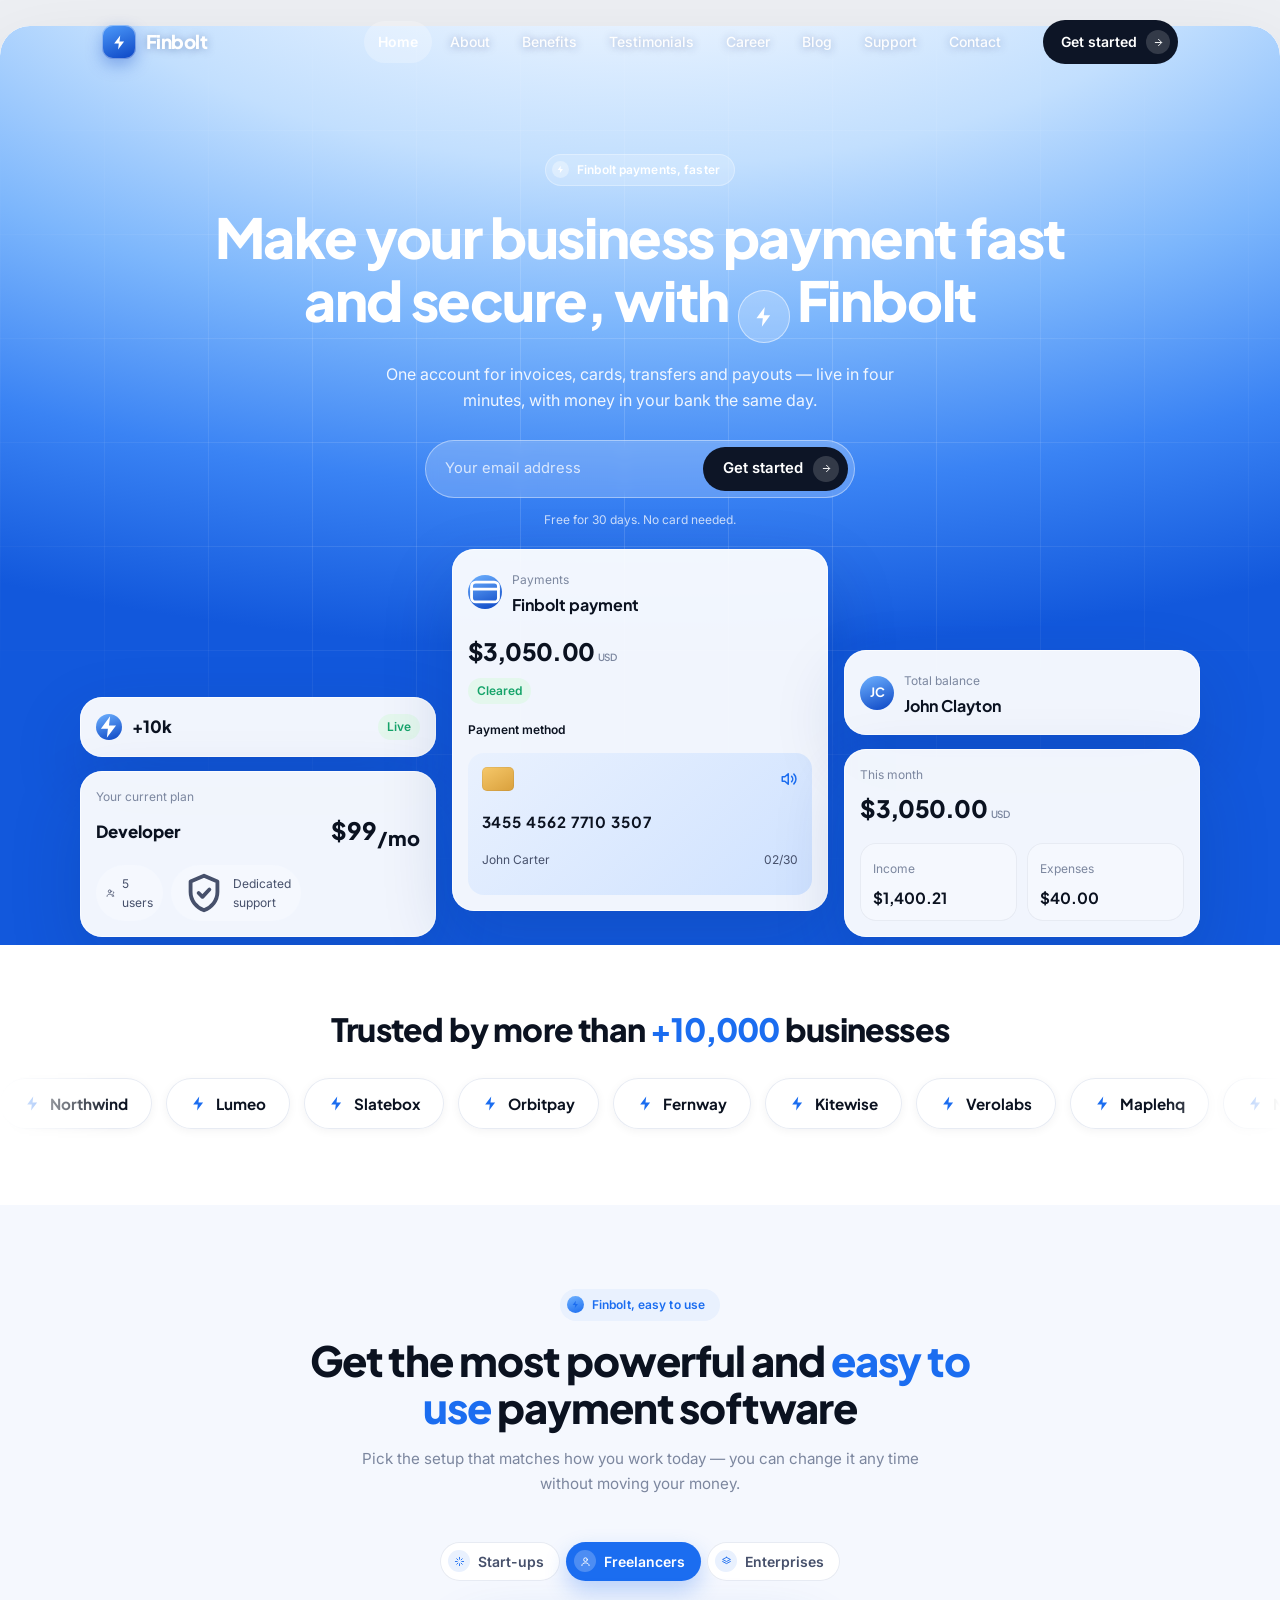
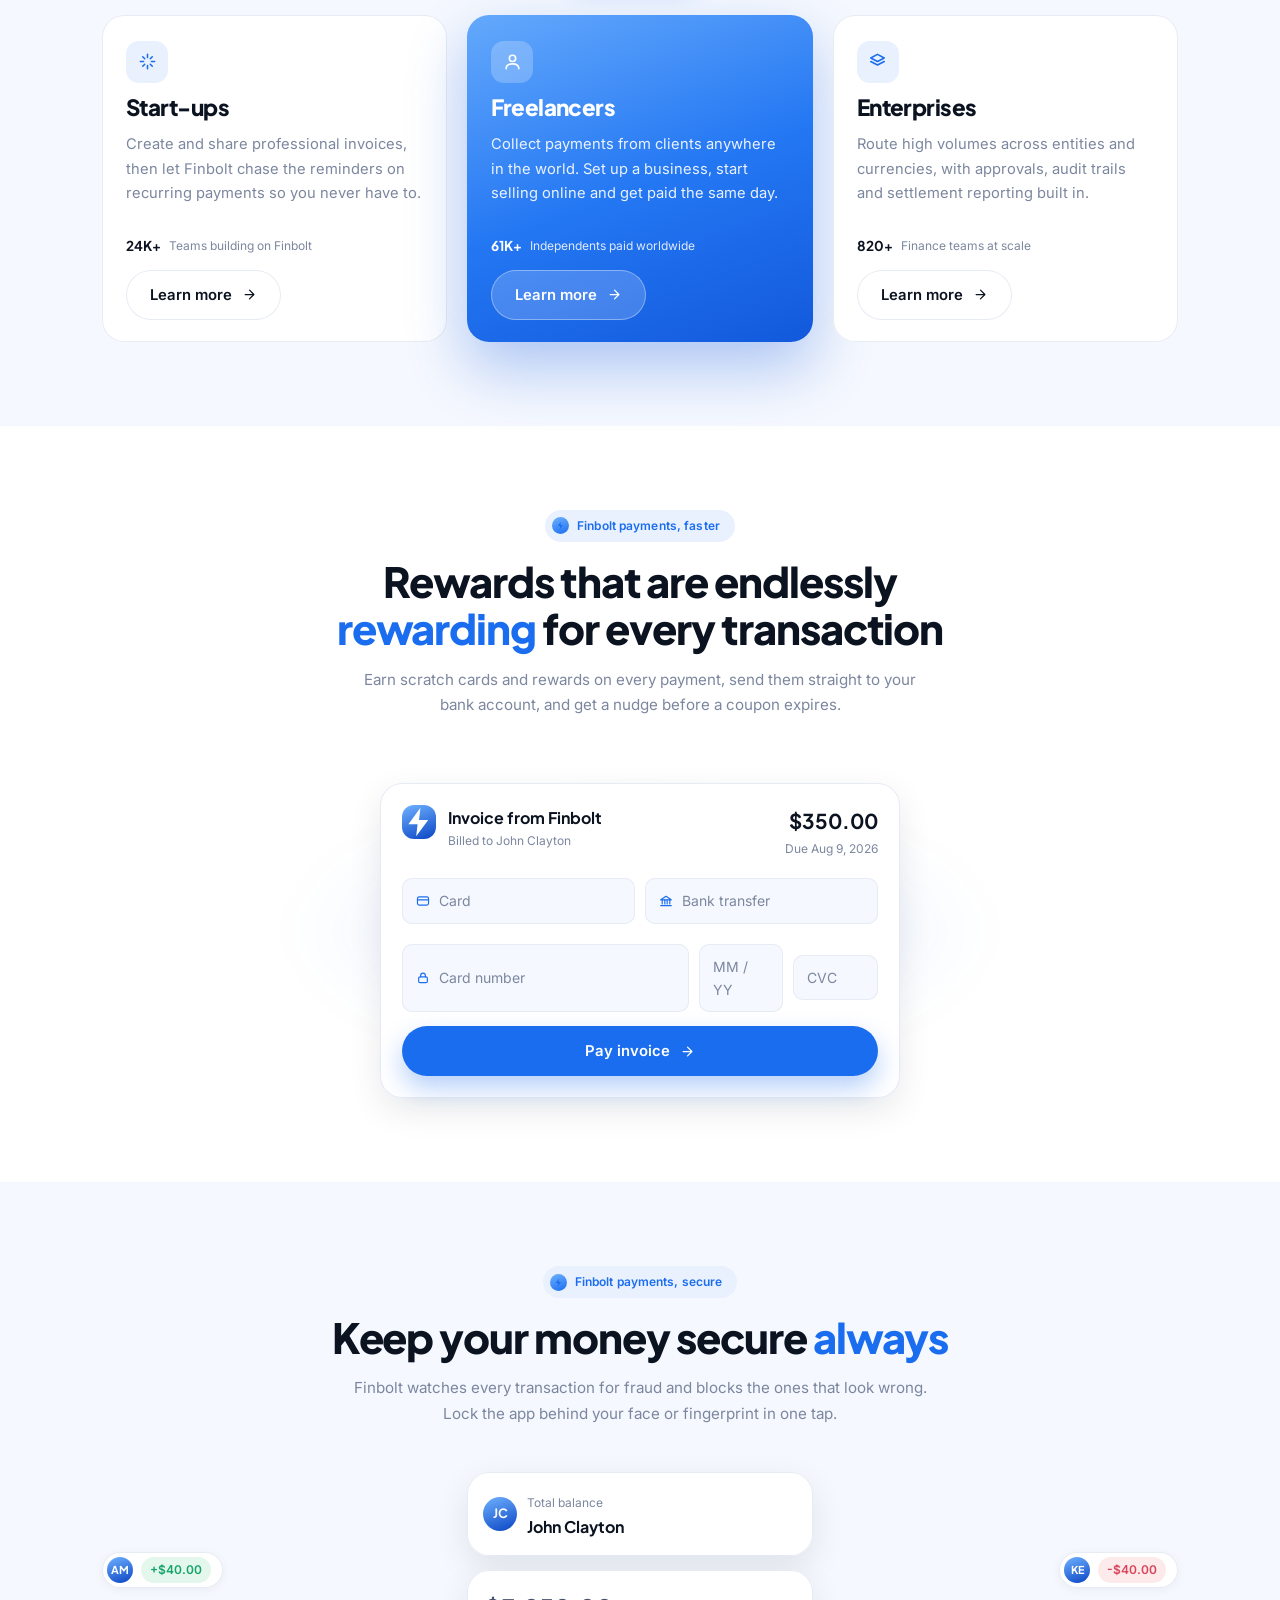
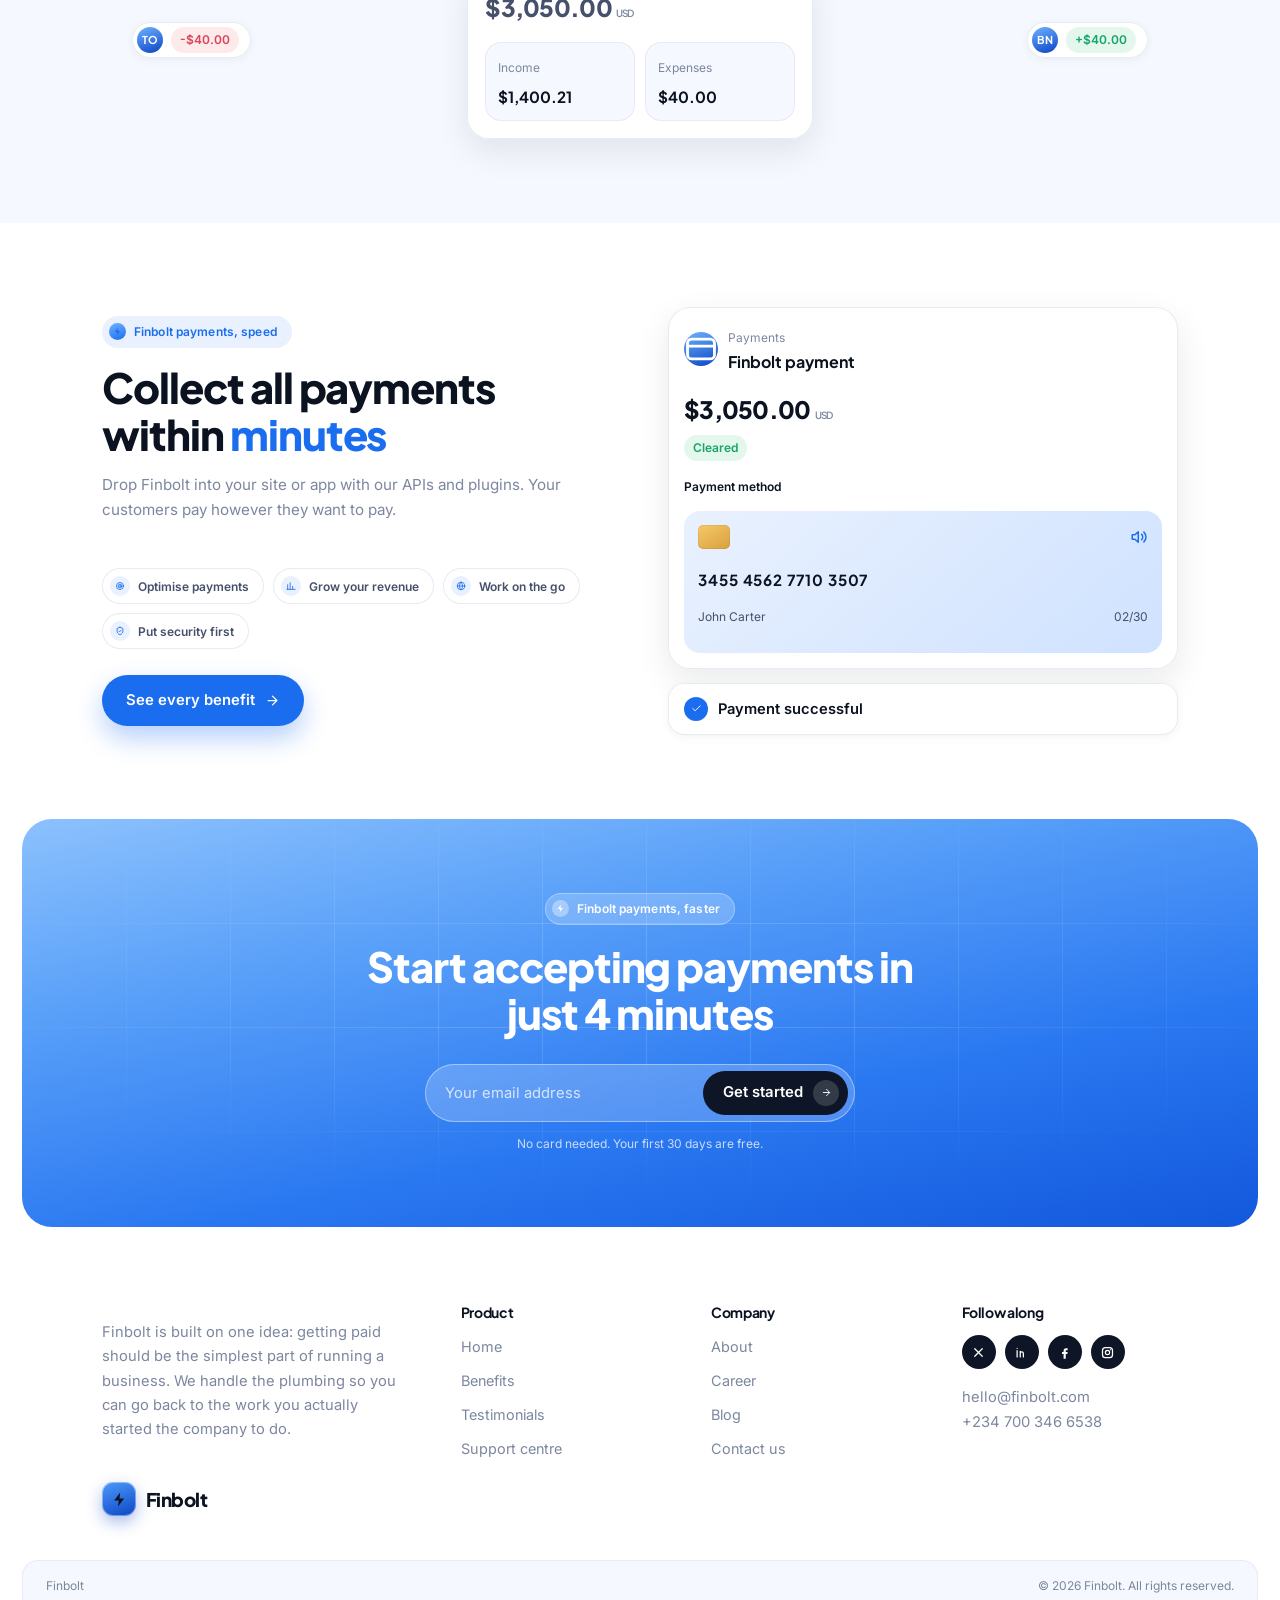
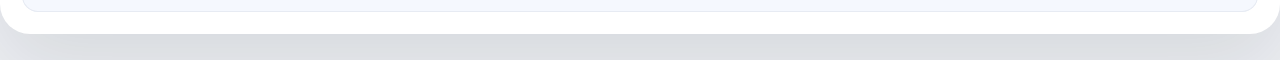
==== index.html @ d4e75e0c "Finbolt marketing site: 8 pages on a shared design system Static marketing site for Finbolt: index, " ====
<!doctype html>
<html lang="en">
<head>
<meta charset="utf-8">
<meta name="viewport" content="width=device-width, initial-scale=1">
<title>Finbolt — Make your business payment fast and secure</title>
<meta name="description" content="Finbolt is one account for invoices, cards, transfers and payouts. Live in four minutes, settled the same day.">
<link rel="icon" href="data:image/svg+xml,<svg xmlns='http://www.w3.org/2000/svg' viewBox='0 0 24 24'><text y='19' font-size='20'>&#9889;</text></svg>">
<link rel="preconnect" href="https://fonts.googleapis.com">
<link rel="preconnect" href="https://fonts.gstatic.com" crossorigin>
<link href="https://fonts.googleapis.com/css2?family=Plus+Jakarta+Sans:wght@600;700;800&family=Inter:wght@400;500;600;700&display=swap" rel="stylesheet">
<link rel="stylesheet" href="assets/css/style.css">
</head>
<body>
<div class="frame">
  <header class="header">
    <div class="wrap header__inner">
      <a class="brand" href="index.html"><span class="brand__mark"><svg xmlns="http://www.w3.org/2000/svg" viewBox="0 0 24 24" fill="currentColor" aria-hidden="true"><path d="M13 2 4.5 13.5H11l-1 8.5 8.5-11.5H12l1-8.5Z"/></svg></span>Finbolt</a>
      <nav class="nav" aria-label="Primary">
        <a href="index.html" aria-current="page">Home</a>
        <a href="about.html">About</a>
        <a href="benefits.html">Benefits</a>
        <a href="testimonials.html">Testimonials</a>
        <a href="career.html">Career</a>
        <a href="blog.html">Blog</a>
        <a href="support.html">Support</a>
        <a href="contact.html">Contact</a>
      </nav>
      <a class="header__cta" href="contact.html">Get started<span class="dot"><svg xmlns="http://www.w3.org/2000/svg" viewBox="0 0 24 24" fill="none" stroke="currentColor" stroke-width="2" stroke-linecap="round" stroke-linejoin="round" aria-hidden="true"><path d="M5 12h13"/><path d="m12 5 7 7-7 7"/></svg></span></a>
      <button class="burger" data-drawer-open aria-label="Open menu">
        <span class="burger__bars"><i></i><i></i><i></i></span>Menu
      </button>
    </div>
  </header>

  <div class="drawer" data-drawer data-open="false" role="dialog" aria-modal="true" aria-label="Menu">
    <div class="drawer__panel">
      <div class="drawer__head">
        <a class="brand" href="index.html"><span class="brand__mark"><svg xmlns="http://www.w3.org/2000/svg" viewBox="0 0 24 24" fill="currentColor" aria-hidden="true"><path d="M13 2 4.5 13.5H11l-1 8.5 8.5-11.5H12l1-8.5Z"/></svg></span>Finbolt</a>
        <button class="drawer__close" data-drawer-close aria-label="Close menu">&times;</button>
      </div>
      <nav aria-label="Mobile">
        <a href="index.html" aria-current="page">Home</a>
        <a href="about.html">About</a>
        <a href="benefits.html">Benefits</a>
        <a href="testimonials.html">Testimonials</a>
        <a href="career.html">Career</a>
        <a href="blog.html">Blog</a>
        <a href="support.html">Support</a>
        <a href="contact.html">Contact</a>
      </nav>
      <a class="btn btn--primary" href="contact.html">Get started<svg xmlns="http://www.w3.org/2000/svg" viewBox="0 0 24 24" fill="none" stroke="currentColor" stroke-width="2" stroke-linecap="round" stroke-linejoin="round" aria-hidden="true"><path d="M5 12h13"/><path d="m12 5 7 7-7 7"/></svg></a>
    </div>
  </div>

  <section class="band">
    <div class="wrap hero">
      <span class="eyebrow eyebrow--onblue"><i><svg xmlns="http://www.w3.org/2000/svg" viewBox="0 0 24 24" fill="currentColor" aria-hidden="true"><path d="M13 2 4.5 13.5H11l-1 8.5 8.5-11.5H12l1-8.5Z"/></svg></i>Finbolt payments, faster</span>
      <h1 style="margin-top:20px">Make your business payment fast
        and secure, with <span class="inline-mark"><svg xmlns="http://www.w3.org/2000/svg" viewBox="0 0 24 24" fill="currentColor" aria-hidden="true"><path d="M13 2 4.5 13.5H11l-1 8.5 8.5-11.5H12l1-8.5Z"/></svg></span>Finbolt</h1>
      <p class="hero__sub">One account for invoices, cards, transfers and payouts —
        live in four minutes, with money in your bank the same day.</p>
      <form class="capture" data-capture>
        <label class="sr-only" for="hero-email">Email address</label>
        <input id="hero-email" type="email" placeholder="Your email address" required>
        <button class="btn btn--dark" type="submit">Get started<span class="dot"><svg xmlns="http://www.w3.org/2000/svg" viewBox="0 0 24 24" fill="none" stroke="currentColor" stroke-width="2" stroke-linecap="round" stroke-linejoin="round" aria-hidden="true"><path d="M5 12h13"/><path d="m12 5 7 7-7 7"/></svg></span></button>
      </form>
      <p class="capture__note">Free for 30 days. No card needed.</p>

      <div class="hero__stage">
        <div class="stage-col">
          <div class="mock">
            <div class="metric">
              <span class="mock__row"><span class="avatar avatar--sm"><svg xmlns="http://www.w3.org/2000/svg" viewBox="0 0 24 24" fill="currentColor" aria-hidden="true"><path d="M13 2 4.5 13.5H11l-1 8.5 8.5-11.5H12l1-8.5Z"/></svg></span>
                <b class="metric__value">+10k</b></span>
              <span class="pill-tag pill-tag--green">Live</span>
            </div>
          </div>
          <div class="mock">
            <p class="mock__label" style="margin:0">Your current plan</p>
            <div class="metric" style="margin-top:4px">
              <b class="metric__value" style="font-size:1.05rem">Developer</b>
              <span class="plan__price">$99<sub>/mo</sub></span>
            </div>
            <div class="plan__feat">
              <span><svg xmlns="http://www.w3.org/2000/svg" viewBox="0 0 24 24" fill="none" stroke="currentColor" stroke-width="2" stroke-linecap="round" stroke-linejoin="round" aria-hidden="true"><circle cx="9" cy="8" r="3.4"/><path d="M2.5 20c0-3.4 2.9-5.2 6.5-5.2s6.5 1.8 6.5 5.2"/><path d="M17 8.4a3 3 0 0 1 0 5.2M18.5 20c0-2.2-.8-3.7-2-4.6"/></svg> 5 users</span>
              <span><svg xmlns="http://www.w3.org/2000/svg" viewBox="0 0 24 24" fill="none" stroke="currentColor" stroke-width="2" stroke-linecap="round" stroke-linejoin="round" aria-hidden="true"><path d="M12 3 5 6v5.5c0 4.5 3 8 7 9.5 4-1.5 7-5 7-9.5V6l-7-3Z"/><path d="m9.2 12 2 2 3.6-3.8"/></svg> Dedicated support</span>
            </div>
          </div>
        </div>

        <div class="stage-col stage-col--center">
          <div class="mock">
            <div class="mock__row">
              <span class="avatar"><svg xmlns="http://www.w3.org/2000/svg" viewBox="0 0 24 24" fill="none" stroke="currentColor" stroke-width="2" stroke-linecap="round" stroke-linejoin="round" aria-hidden="true"><rect x="2.5" y="5" width="19" height="14" rx="3"/><path d="M2.5 10h19"/></svg></span>
              <span>
                <span class="mock__label">Payments</span>
                <b style="display:block;font-family:var(--font-display)">Finbolt payment</b>
              </span>
            </div>
            <p class="mock__amount" style="margin:14px 0 0">$3,050.00<sub>USD</sub></p>
            <span class="pill-tag pill-tag--green" style="margin-top:6px">Cleared</span>
            <p class="mock__label" style="margin:16px 0 0;font-weight:600;color:var(--ink)">Payment method</p>
            <div class="cardface">
              <div style="display:flex;align-items:center;justify-content:space-between">
                <span class="cardface__chip"></span>
                <span style="color:var(--blue);width:18px"><svg xmlns="http://www.w3.org/2000/svg" viewBox="0 0 24 24" fill="none" stroke="currentColor" stroke-width="2" stroke-linecap="round" stroke-linejoin="round" aria-hidden="true"><path d="M15.5 8.5a5 5 0 0 1 0 7M18.5 5.5a9 9 0 0 1 0 13"/><path d="M11 5 6.5 9H3v6h3.5L11 19V5Z"/></svg></span>
              </div>
              <p class="cardface__num">3455 4562 7710 3507</p>
              <p class="cardface__meta"><span>John Carter</span><span>02/30</span></p>
            </div>
          </div>
        </div>

        <div class="stage-col">
          <div class="mock">
            <div class="mock__row">
              <span class="avatar">JC</span>
              <span>
                <span class="mock__label">Total balance</span>
                <b style="display:block;font-family:var(--font-display)">John Clayton</b>
              </span>
            </div>
          </div>
          <div class="mock">
            <p class="mock__label" style="margin:0">This month</p>
            <p class="mock__amount" style="margin:4px 0 0">$3,050.00<sub>USD</sub></p>
            <div class="balance__split">
              <div class="balance__cell">
                <span class="mock__label">Income</span>
                <b>$1,400.21</b>
              </div>
              <div class="balance__cell">
                <span class="mock__label">Expenses</span>
                <b>$40.00</b>
              </div>
            </div>
          </div>
        </div>
      </div>
    </div>
  </section>

  <section class="trusted">
    <div class="wrap reveal">
      <h2>Trusted by more than <em>+10,000</em> businesses</h2>
    </div>
    <div class="marquee" aria-hidden="true">
      <div class="marquee__track"><span class="logo-chip"><svg xmlns="http://www.w3.org/2000/svg" viewBox="0 0 24 24" fill="currentColor" aria-hidden="true"><path d="M13 2 4.5 13.5H11l-1 8.5 8.5-11.5H12l1-8.5Z"/></svg>Northwind</span><span class="logo-chip"><svg xmlns="http://www.w3.org/2000/svg" viewBox="0 0 24 24" fill="currentColor" aria-hidden="true"><path d="M13 2 4.5 13.5H11l-1 8.5 8.5-11.5H12l1-8.5Z"/></svg>Lumeo</span><span class="logo-chip"><svg xmlns="http://www.w3.org/2000/svg" viewBox="0 0 24 24" fill="currentColor" aria-hidden="true"><path d="M13 2 4.5 13.5H11l-1 8.5 8.5-11.5H12l1-8.5Z"/></svg>Slatebox</span><span class="logo-chip"><svg xmlns="http://www.w3.org/2000/svg" viewBox="0 0 24 24" fill="currentColor" aria-hidden="true"><path d="M13 2 4.5 13.5H11l-1 8.5 8.5-11.5H12l1-8.5Z"/></svg>Orbitpay</span><span class="logo-chip"><svg xmlns="http://www.w3.org/2000/svg" viewBox="0 0 24 24" fill="currentColor" aria-hidden="true"><path d="M13 2 4.5 13.5H11l-1 8.5 8.5-11.5H12l1-8.5Z"/></svg>Fernway</span><span class="logo-chip"><svg xmlns="http://www.w3.org/2000/svg" viewBox="0 0 24 24" fill="currentColor" aria-hidden="true"><path d="M13 2 4.5 13.5H11l-1 8.5 8.5-11.5H12l1-8.5Z"/></svg>Kitewise</span><span class="logo-chip"><svg xmlns="http://www.w3.org/2000/svg" viewBox="0 0 24 24" fill="currentColor" aria-hidden="true"><path d="M13 2 4.5 13.5H11l-1 8.5 8.5-11.5H12l1-8.5Z"/></svg>Verolabs</span><span class="logo-chip"><svg xmlns="http://www.w3.org/2000/svg" viewBox="0 0 24 24" fill="currentColor" aria-hidden="true"><path d="M13 2 4.5 13.5H11l-1 8.5 8.5-11.5H12l1-8.5Z"/></svg>Maplehq</span><span class="logo-chip"><svg xmlns="http://www.w3.org/2000/svg" viewBox="0 0 24 24" fill="currentColor" aria-hidden="true"><path d="M13 2 4.5 13.5H11l-1 8.5 8.5-11.5H12l1-8.5Z"/></svg>Northwind</span><span class="logo-chip"><svg xmlns="http://www.w3.org/2000/svg" viewBox="0 0 24 24" fill="currentColor" aria-hidden="true"><path d="M13 2 4.5 13.5H11l-1 8.5 8.5-11.5H12l1-8.5Z"/></svg>Lumeo</span><span class="logo-chip"><svg xmlns="http://www.w3.org/2000/svg" viewBox="0 0 24 24" fill="currentColor" aria-hidden="true"><path d="M13 2 4.5 13.5H11l-1 8.5 8.5-11.5H12l1-8.5Z"/></svg>Slatebox</span><span class="logo-chip"><svg xmlns="http://www.w3.org/2000/svg" viewBox="0 0 24 24" fill="currentColor" aria-hidden="true"><path d="M13 2 4.5 13.5H11l-1 8.5 8.5-11.5H12l1-8.5Z"/></svg>Orbitpay</span><span class="logo-chip"><svg xmlns="http://www.w3.org/2000/svg" viewBox="0 0 24 24" fill="currentColor" aria-hidden="true"><path d="M13 2 4.5 13.5H11l-1 8.5 8.5-11.5H12l1-8.5Z"/></svg>Fernway</span><span class="logo-chip"><svg xmlns="http://www.w3.org/2000/svg" viewBox="0 0 24 24" fill="currentColor" aria-hidden="true"><path d="M13 2 4.5 13.5H11l-1 8.5 8.5-11.5H12l1-8.5Z"/></svg>Kitewise</span><span class="logo-chip"><svg xmlns="http://www.w3.org/2000/svg" viewBox="0 0 24 24" fill="currentColor" aria-hidden="true"><path d="M13 2 4.5 13.5H11l-1 8.5 8.5-11.5H12l1-8.5Z"/></svg>Verolabs</span><span class="logo-chip"><svg xmlns="http://www.w3.org/2000/svg" viewBox="0 0 24 24" fill="currentColor" aria-hidden="true"><path d="M13 2 4.5 13.5H11l-1 8.5 8.5-11.5H12l1-8.5Z"/></svg>Maplehq</span></div>
    </div>
  </section>

  <section class="section section--wash">
    <div class="wrap">
    <div class="sechead reveal">
      <span class="eyebrow"><i><svg xmlns="http://www.w3.org/2000/svg" viewBox="0 0 24 24" fill="currentColor" aria-hidden="true"><path d="M13 2 4.5 13.5H11l-1 8.5 8.5-11.5H12l1-8.5Z"/></svg></i>Finbolt, easy to use</span>
      <h2>Get the most powerful and <em>easy to use</em> payment software</h2>
      <p>Pick the setup that matches how you work today — you can change it any time without moving your money.</p>
    </div>

      <div class="tabs reveal" role="tablist" aria-label="Who Finbolt is for">
        <button class="tab" role="tab" data-tab="startups" aria-selected="false"><i><svg xmlns="http://www.w3.org/2000/svg" viewBox="0 0 24 24" fill="none" stroke="currentColor" stroke-width="2" stroke-linecap="round" stroke-linejoin="round" aria-hidden="true"><path d="M12 3v4M12 17v4M3 12h4M17 12h4M6 6l2.5 2.5M15.5 15.5 18 18M18 6l-2.5 2.5M8.5 15.5 6 18"/></svg></i>Start-ups</button>
        <button class="tab" role="tab" data-tab="freelancers" aria-selected="true"><i><svg xmlns="http://www.w3.org/2000/svg" viewBox="0 0 24 24" fill="none" stroke="currentColor" stroke-width="2" stroke-linecap="round" stroke-linejoin="round" aria-hidden="true"><circle cx="12" cy="8" r="4"/><path d="M4 21c0-4 3.6-6 8-6s8 2 8 6"/></svg></i>Freelancers</button>
        <button class="tab" role="tab" data-tab="enterprises" aria-selected="false"><i><svg xmlns="http://www.w3.org/2000/svg" viewBox="0 0 24 24" fill="none" stroke="currentColor" stroke-width="2" stroke-linecap="round" stroke-linejoin="round" aria-hidden="true"><path d="m12 3 8.5 4.5L12 12 3.5 7.5 12 3Z"/><path d="m3.5 12 8.5 4.5L20.5 12"/></svg></i>Enterprises</button>
      </div>
      <div class="grid grid--3">
      <article class="fcard reveal" data-panel="startups">
        <span class="fcard__icon"><svg xmlns="http://www.w3.org/2000/svg" viewBox="0 0 24 24" fill="none" stroke="currentColor" stroke-width="2" stroke-linecap="round" stroke-linejoin="round" aria-hidden="true"><path d="M12 3v4M12 17v4M3 12h4M17 12h4M6 6l2.5 2.5M15.5 15.5 18 18M18 6l-2.5 2.5M8.5 15.5 6 18"/></svg></span>
        <h3>Start-ups</h3>
        <p>Create and share professional invoices, then let Finbolt chase the reminders on recurring payments so you never have to.</p>
        <div class="fcard__foot">
          <span class="fcard__stat"><b>24K+</b> Teams building on Finbolt</span>
          <a class="btn btn--ghost" href="benefits.html">Learn more<svg xmlns="http://www.w3.org/2000/svg" viewBox="0 0 24 24" fill="none" stroke="currentColor" stroke-width="2" stroke-linecap="round" stroke-linejoin="round" aria-hidden="true"><path d="M5 12h13"/><path d="m12 5 7 7-7 7"/></svg></a>
        </div>
      </article>
      <article class="fcard reveal fcard--live" data-panel="freelancers">
        <span class="fcard__icon"><svg xmlns="http://www.w3.org/2000/svg" viewBox="0 0 24 24" fill="none" stroke="currentColor" stroke-width="2" stroke-linecap="round" stroke-linejoin="round" aria-hidden="true"><circle cx="12" cy="8" r="4"/><path d="M4 21c0-4 3.6-6 8-6s8 2 8 6"/></svg></span>
        <h3>Freelancers</h3>
        <p>Collect payments from clients anywhere in the world. Set up a business, start selling online and get paid the same day.</p>
        <div class="fcard__foot">
          <span class="fcard__stat"><b>61K+</b> Independents paid worldwide</span>
          <a class="btn btn--ghost" href="benefits.html">Learn more<svg xmlns="http://www.w3.org/2000/svg" viewBox="0 0 24 24" fill="none" stroke="currentColor" stroke-width="2" stroke-linecap="round" stroke-linejoin="round" aria-hidden="true"><path d="M5 12h13"/><path d="m12 5 7 7-7 7"/></svg></a>
        </div>
      </article>
      <article class="fcard reveal" data-panel="enterprises">
        <span class="fcard__icon"><svg xmlns="http://www.w3.org/2000/svg" viewBox="0 0 24 24" fill="none" stroke="currentColor" stroke-width="2" stroke-linecap="round" stroke-linejoin="round" aria-hidden="true"><path d="m12 3 8.5 4.5L12 12 3.5 7.5 12 3Z"/><path d="m3.5 12 8.5 4.5L20.5 12"/></svg></span>
        <h3>Enterprises</h3>
        <p>Route high volumes across entities and currencies, with approvals, audit trails and settlement reporting built in.</p>
        <div class="fcard__foot">
          <span class="fcard__stat"><b>820+</b> Finance teams at scale</span>
          <a class="btn btn--ghost" href="benefits.html">Learn more<svg xmlns="http://www.w3.org/2000/svg" viewBox="0 0 24 24" fill="none" stroke="currentColor" stroke-width="2" stroke-linecap="round" stroke-linejoin="round" aria-hidden="true"><path d="M5 12h13"/><path d="m12 5 7 7-7 7"/></svg></a>
        </div>
      </article>
      </div>
    </div>
  </section>

  <section class="section">
    <div class="wrap">
    <div class="sechead reveal">
      <span class="eyebrow"><i><svg xmlns="http://www.w3.org/2000/svg" viewBox="0 0 24 24" fill="currentColor" aria-hidden="true"><path d="M13 2 4.5 13.5H11l-1 8.5 8.5-11.5H12l1-8.5Z"/></svg></i>Finbolt payments, faster</span>
      <h2>Rewards that are endlessly <em>rewarding</em> for every transaction</h2>
      <p>Earn scratch cards and rewards on every payment, send them straight to your bank account, and get a nudge before a coupon expires.</p>
    </div>

      <div class="showcase reveal">
        <div class="showcase__glow"></div>
        <div class="invoice">
          <div class="invoice__top">
            <span class="avatar"><svg xmlns="http://www.w3.org/2000/svg" viewBox="0 0 24 24" fill="currentColor" aria-hidden="true"><path d="M13 2 4.5 13.5H11l-1 8.5 8.5-11.5H12l1-8.5Z"/></svg></span>
            <span>
              <b style="font-family:var(--font-display);color:var(--ink)">Invoice from Finbolt</b>
              <span class="mock__label" style="display:block">Billed to John Clayton</span>
            </span>
            <span class="invoice__amount">
              <b>$350.00</b>
              <span>Due Aug 9, 2026</span>
            </span>
          </div>
          <div class="invoice__grid">
            <span class="field"><svg xmlns="http://www.w3.org/2000/svg" viewBox="0 0 24 24" fill="none" stroke="currentColor" stroke-width="2" stroke-linecap="round" stroke-linejoin="round" aria-hidden="true"><rect x="2.5" y="5" width="19" height="14" rx="3"/><path d="M2.5 10h19"/></svg> Card</span>
            <span class="field"><svg xmlns="http://www.w3.org/2000/svg" viewBox="0 0 24 24" fill="none" stroke="currentColor" stroke-width="2" stroke-linecap="round" stroke-linejoin="round" aria-hidden="true"><path d="M3 10h18L12 4 3 10Z"/><path d="M5.5 10v7M10 10v7M14 10v7M18.5 10v7M3 20h18"/></svg> Bank transfer</span>
          </div>
          <div class="invoice__grid" style="grid-template-columns:1.6fr 1fr">
            <span class="field"><svg xmlns="http://www.w3.org/2000/svg" viewBox="0 0 24 24" fill="none" stroke="currentColor" stroke-width="2" stroke-linecap="round" stroke-linejoin="round" aria-hidden="true"><rect x="4.5" y="10" width="15" height="10" rx="2.6"/><path d="M8 10V7.5a4 4 0 0 1 8 0V10"/></svg> Card number</span>
            <span class="field field--split">
              <span class="field">MM / YY</span>
              <span class="field">CVC</span>
            </span>
          </div>
          <a class="btn btn--primary" href="support.html">Pay invoice<svg xmlns="http://www.w3.org/2000/svg" viewBox="0 0 24 24" fill="none" stroke="currentColor" stroke-width="2" stroke-linecap="round" stroke-linejoin="round" aria-hidden="true"><path d="M5 12h13"/><path d="m12 5 7 7-7 7"/></svg></a>
        </div>
      </div>
    </div>
  </section>

  <section class="section section--wash">
    <div class="wrap">
    <div class="sechead reveal">
      <span class="eyebrow"><i><svg xmlns="http://www.w3.org/2000/svg" viewBox="0 0 24 24" fill="currentColor" aria-hidden="true"><path d="M13 2 4.5 13.5H11l-1 8.5 8.5-11.5H12l1-8.5Z"/></svg></i>Finbolt payments, secure</span>
      <h2>Keep your money secure <em>always</em></h2>
      <p>Finbolt watches every transaction for fraud and blocks the ones that look wrong. Lock the app behind your face or fingerprint in one tap.</p>
    </div>

      <div class="constellation reveal">
        <div class="constellation__side">
          <span class="person"><span class="avatar avatar--sm">AM</span>
            <span class="pill-tag pill-tag--green">+$40.00</span></span>
          <span class="person"><span class="avatar avatar--sm">TO</span>
            <span class="pill-tag pill-tag--rose">-$40.00</span></span>
        </div>
        <div>
          <div class="mock" style="box-shadow:var(--shadow-md), inset 0 0 0 1px var(--line);background:#fff">
            <div class="mock__row">
              <span class="avatar">JC</span>
              <span>
                <span class="mock__label">Total balance</span>
                <b style="display:block;font-family:var(--font-display)">John Clayton</b>
              </span>
            </div>
          </div>
          <div class="balance" style="margin-top:14px">
            <p class="mock__amount" style="margin:0">$3,050.00<sub>USD</sub></p>
            <div class="balance__split">
              <div class="balance__cell"><span class="mock__label">Income</span><b>$1,400.21</b></div>
              <div class="balance__cell"><span class="mock__label">Expenses</span><b>$40.00</b></div>
            </div>
          </div>
        </div>
        <div class="constellation__side constellation__side--right">
          <span class="person"><span class="avatar avatar--sm">KE</span>
            <span class="pill-tag pill-tag--rose">-$40.00</span></span>
          <span class="person"><span class="avatar avatar--sm">BN</span>
            <span class="pill-tag pill-tag--green">+$40.00</span></span>
        </div>
      </div>
    </div>
  </section>

  <section class="section">
    <div class="wrap split">
      <div>
    <div class="sechead sechead--left reveal">
      <span class="eyebrow"><i><svg xmlns="http://www.w3.org/2000/svg" viewBox="0 0 24 24" fill="currentColor" aria-hidden="true"><path d="M13 2 4.5 13.5H11l-1 8.5 8.5-11.5H12l1-8.5Z"/></svg></i>Finbolt payments, speed</span>
      <h2>Collect all payments within <em>minutes</em></h2>
      <p>Drop Finbolt into your site or app with our APIs and plugins. Your customers pay however they want to pay.</p>
    </div>

        <ul class="split__list">
          <li><i><svg xmlns="http://www.w3.org/2000/svg" viewBox="0 0 24 24" fill="none" stroke="currentColor" stroke-width="2" stroke-linecap="round" stroke-linejoin="round" aria-hidden="true"><circle cx="12" cy="12" r="8.5"/><circle cx="12" cy="12" r="4.5"/><circle cx="12" cy="12" r="1"/></svg></i>Optimise payments</li>
          <li><i><svg xmlns="http://www.w3.org/2000/svg" viewBox="0 0 24 24" fill="none" stroke="currentColor" stroke-width="2" stroke-linecap="round" stroke-linejoin="round" aria-hidden="true"><path d="M4 20V9M10 20V4M16 20v-7M22 20H2"/></svg></i>Grow your revenue</li>
          <li><i><svg xmlns="http://www.w3.org/2000/svg" viewBox="0 0 24 24" fill="none" stroke="currentColor" stroke-width="2" stroke-linecap="round" stroke-linejoin="round" aria-hidden="true"><circle cx="12" cy="12" r="9"/><path d="M3 12h18"/><path d="M12 3c2.4 2.6 3.6 5.6 3.6 9s-1.2 6.4-3.6 9c-2.4-2.6-3.6-5.6-3.6-9S9.6 5.6 12 3Z"/></svg></i>Work on the go</li>
          <li><i><svg xmlns="http://www.w3.org/2000/svg" viewBox="0 0 24 24" fill="none" stroke="currentColor" stroke-width="2" stroke-linecap="round" stroke-linejoin="round" aria-hidden="true"><path d="M12 3 5 6v5.5c0 4.5 3 8 7 9.5 4-1.5 7-5 7-9.5V6l-7-3Z"/><path d="m9.2 12 2 2 3.6-3.8"/></svg></i>Put security first</li>
        </ul>
        <a class="btn btn--primary" href="benefits.html" style="margin-top:26px">See every benefit<svg xmlns="http://www.w3.org/2000/svg" viewBox="0 0 24 24" fill="none" stroke="currentColor" stroke-width="2" stroke-linecap="round" stroke-linejoin="round" aria-hidden="true"><path d="M5 12h13"/><path d="m12 5 7 7-7 7"/></svg></a>
      </div>
      <div class="paystack reveal">
        <div class="mock" style="background:#fff;box-shadow:var(--shadow-md), inset 0 0 0 1px var(--line)">
          <div class="mock__row">
            <span class="avatar"><svg xmlns="http://www.w3.org/2000/svg" viewBox="0 0 24 24" fill="none" stroke="currentColor" stroke-width="2" stroke-linecap="round" stroke-linejoin="round" aria-hidden="true"><rect x="2.5" y="5" width="19" height="14" rx="3"/><path d="M2.5 10h19"/></svg></span>
            <span>
              <span class="mock__label">Payments</span>
              <b style="display:block;font-family:var(--font-display)">Finbolt payment</b>
            </span>
          </div>
          <p class="mock__amount" style="margin:14px 0 0">$3,050.00<sub>USD</sub></p>
          <span class="pill-tag pill-tag--green" style="margin-top:6px">Cleared</span>
          <p class="mock__label" style="margin:16px 0 0;font-weight:600;color:var(--ink)">Payment method</p>
          <div class="cardface">
            <div style="display:flex;align-items:center;justify-content:space-between">
              <span class="cardface__chip"></span>
              <span style="color:var(--blue);width:18px"><svg xmlns="http://www.w3.org/2000/svg" viewBox="0 0 24 24" fill="none" stroke="currentColor" stroke-width="2" stroke-linecap="round" stroke-linejoin="round" aria-hidden="true"><path d="M15.5 8.5a5 5 0 0 1 0 7M18.5 5.5a9 9 0 0 1 0 13"/><path d="M11 5 6.5 9H3v6h3.5L11 19V5Z"/></svg></span>
            </div>
            <p class="cardface__num">3455 4562 7710 3507</p>
            <p class="cardface__meta"><span>John Carter</span><span>02/30</span></p>
          </div>
        </div>
        <div class="notice"><i><svg xmlns="http://www.w3.org/2000/svg" viewBox="0 0 24 24" fill="none" stroke="currentColor" stroke-width="2" stroke-linecap="round" stroke-linejoin="round" aria-hidden="true"><path d="M20 6 9 17l-5-5"/></svg></i>Payment successful</div>
      </div>
    </div>
  </section>

  <section class="band cta">
    <div class="wrap cta__inner">
      <span class="eyebrow eyebrow--onblue"><i><svg xmlns="http://www.w3.org/2000/svg" viewBox="0 0 24 24" fill="currentColor" aria-hidden="true"><path d="M13 2 4.5 13.5H11l-1 8.5 8.5-11.5H12l1-8.5Z"/></svg></i>Finbolt payments, faster</span>
      <h2 style="margin-top:18px">Start accepting payments in just 4 minutes</h2>
      
      <form class="capture" data-capture>
        <label class="sr-only" for="cta-email">Email address</label>
        <input id="cta-email" type="email" placeholder="Your email address" required>
        <button class="btn btn--dark" type="submit">Get started<span class="dot"><svg xmlns="http://www.w3.org/2000/svg" viewBox="0 0 24 24" fill="none" stroke="currentColor" stroke-width="2" stroke-linecap="round" stroke-linejoin="round" aria-hidden="true"><path d="M5 12h13"/><path d="m12 5 7 7-7 7"/></svg></span></button>
      </form>
      <p class="capture__note">No card needed. Your first 30 days are free.</p>
    </div>
  </section>


  <footer class="footer">
    <div class="wrap footer__grid">
      <div>
        <p class="footer__blurb">Finbolt is built on one idea: getting paid should be the
          simplest part of running a business. We handle the plumbing so you can go
          back to the work you actually started the company to do.</p>
        <a class="brand" href="index.html"><span class="brand__mark"><svg xmlns="http://www.w3.org/2000/svg" viewBox="0 0 24 24" fill="currentColor" aria-hidden="true"><path d="M13 2 4.5 13.5H11l-1 8.5 8.5-11.5H12l1-8.5Z"/></svg></span>Finbolt</a>
      </div>
      <div>
        <h4>Product</h4>
        <div class="footer__links">
          <a href="index.html">Home</a>
          <a href="benefits.html">Benefits</a>
          <a href="testimonials.html">Testimonials</a>
          <a href="support.html">Support centre</a>
        </div>
      </div>
      <div>
        <h4>Company</h4>
        <div class="footer__links">
          <a href="about.html">About</a>
          <a href="career.html">Career</a>
          <a href="blog.html">Blog</a>
          <a href="contact.html">Contact us</a>
        </div>
      </div>
      <div>
        <h4>Follow along</h4>
        <div class="social">
          <a href="#" aria-label="Finbolt on X"><svg xmlns="http://www.w3.org/2000/svg" viewBox="0 0 24 24" fill="none" stroke="currentColor" stroke-width="2" stroke-linecap="round" stroke-linejoin="round" aria-hidden="true"><path d="M6 6l12 12M18 6 6 18"/></svg></a>
          <a href="#" aria-label="Finbolt on LinkedIn"><svg xmlns="http://www.w3.org/2000/svg" viewBox="0 0 24 24" fill="none" stroke="currentColor" stroke-width="2" stroke-linecap="round" stroke-linejoin="round" aria-hidden="true"><path d="M5 9v10M5 5.2v.1M10 19v-5.5a2.5 2.5 0 0 1 5 0V19M10 19v-9"/></svg></a>
          <a href="#" aria-label="Finbolt on Facebook"><svg xmlns="http://www.w3.org/2000/svg" viewBox="0 0 24 24" fill="currentColor" aria-hidden="true"><path d="M14.5 8.5H17V5h-2.5A4 4 0 0 0 10.5 9v2H8v3.5h2.5V22H14v-7.5h2.6l.4-3.5H14V9.5a1 1 0 0 1 .5-1Z"/></svg></a>
          <a href="#" aria-label="Finbolt on Instagram"><svg xmlns="http://www.w3.org/2000/svg" viewBox="0 0 24 24" fill="none" stroke="currentColor" stroke-width="2" stroke-linecap="round" stroke-linejoin="round" aria-hidden="true"><rect x="4" y="4" width="16" height="16" rx="4.6"/><circle cx="12" cy="12" r="3.4"/><path d="M16.8 7.3v.1"/></svg></a>
        </div>
        <p class="footer__blurb" style="margin-top:16px">hello@finbolt.com<br>+234 700 346 6538</p>
      </div>
    </div>
    <div class="footer__bar">
      <span>Finbolt</span>
      <span>&copy; <span data-year>2026</span> Finbolt. All rights reserved.</span>
    </div>
  </footer>

</div>
<script src="assets/js/main.js"></script>
</body>
</html>
---- assets/css/style.css ----
/* ==========================================================================
   Finbolt — shared design system
   Every page loads this one file, so type, colour and spacing stay identical.
   ========================================================================== */

/* --- Tokens --------------------------------------------------------------- */
:root {
  /* Colour */
  --blue-deep:   #0B45C4;
  --blue:        #1B6DF0;
  --blue-mid:    #3D8BFA;
  --blue-bright: #6FB2FF;
  --blue-pale:   #CBE2FF;
  --blue-tint:   #E9F1FE;
  --blue-wash:   #F5F8FE;

  --ink:      #0B1220;
  --ink-soft: #46506B;
  --muted:    #7C879F;

  --line:     #E7EBF3;
  --line-soft:#F0F3F9;
  --surface:  #FFFFFF;
  --page:     #EDEFF3;

  --green:    #16A46A;
  --green-bg: #E4F7ED;
  --rose-bg:  #FDEAEA;
  --rose:     #D9455A;

  /* Type */
  --font-display: "Plus Jakarta Sans", "Segoe UI", system-ui, sans-serif;
  --font-body:    "Inter", "Segoe UI", system-ui, sans-serif;

  --fs-hero:  clamp(2.05rem, 5.4vw, 3.45rem);
  --fs-h2:    clamp(1.7rem, 3.9vw, 2.6rem);
  --fs-h3:    clamp(1.15rem, 2vw, 1.4rem);
  --fs-body:  1rem;
  --fs-small: 0.875rem;
  --fs-tiny:  0.75rem;

  /* Shape */
  --r-sm: 10px;
  --r-md: 16px;
  --r-lg: 22px;
  --r-xl: 30px;
  --r-pill: 999px;

  --shadow-sm: 0 2px 10px rgba(11, 18, 32, .05);
  --shadow-md: 0 12px 34px rgba(11, 18, 32, .09);
  --shadow-lg: 0 28px 70px rgba(11, 45, 110, .18);

  --wrap: 1120px;
  --gutter: 22px;
}

/* --- Reset ---------------------------------------------------------------- */
*, *::before, *::after { box-sizing: border-box; }

html { scroll-behavior: smooth; -webkit-text-size-adjust: 100%; }

body {
  margin: 0;
  background: var(--page);
  color: var(--ink-soft);
  font-family: var(--font-body);
  font-size: var(--fs-body);
  line-height: 1.65;
  -webkit-font-smoothing: antialiased;
}

img, svg { display: block; max-width: 100%; }
a { color: inherit; text-decoration: none; }
button { font: inherit; cursor: pointer; }
ul { margin: 0; padding: 0; list-style: none; }

h1, h2, h3, h4 {
  font-family: var(--font-display);
  color: var(--ink);
  line-height: 1.14;
  letter-spacing: -0.025em;
  margin: 0;
  font-weight: 800;
}

:focus-visible {
  outline: 3px solid var(--blue);
  outline-offset: 3px;
  border-radius: 6px;
}

.sr-only {
  position: absolute; width: 1px; height: 1px;
  padding: 0; margin: -1px; overflow: hidden;
  clip: rect(0 0 0 0); white-space: nowrap; border: 0;
}

/* --- Page frame ----------------------------------------------------------- */
.frame {
  max-width: 1280px;
  margin: 26px auto;
  background: var(--surface);
  border-radius: var(--r-xl);
  overflow: hidden;
  box-shadow: 0 30px 80px rgba(11, 18, 32, .10);
}

.wrap {
  width: 100%;
  max-width: var(--wrap);
  margin-inline: auto;
  padding-inline: var(--gutter);
}

.section { padding: 84px 0; }
.section--tight { padding: 56px 0; }
.section--wash { background: var(--blue-wash); }

/* --- Header --------------------------------------------------------------- */
.header {
  position: absolute;
  inset: 0 0 auto 0;
  z-index: 40;
  padding: 20px 0;
}
.header__inner {
  display: flex;
  align-items: center;
  gap: 18px;
}

.brand {
  display: inline-flex;
  align-items: center;
  gap: 10px;
  font-family: var(--font-display);
  font-weight: 800;
  font-size: 1.18rem;
  letter-spacing: -0.03em;
  color: #fff;
}
.brand__mark {
  width: 34px; height: 34px;
  display: grid; place-items: center;
  border-radius: 11px;
  background: linear-gradient(160deg, #4E9BFB, var(--blue-deep));
  box-shadow: inset 0 0 0 1px rgba(255,255,255,.4), 0 6px 16px rgba(11,69,196,.35);
  flex: none;
}
.brand__mark svg { width: 17px; height: 17px; }
.header .brand { text-shadow: 0 1px 8px rgba(11, 45, 110, .35); }

.nav {
  margin-left: auto;
  display: flex;
  align-items: center;
  gap: 4px;
}
.nav a {
  padding: 9px 14px;
  border-radius: var(--r-pill);
  font-size: var(--fs-small);
  font-weight: 500;
  color: rgba(255,255,255,.95);
  text-shadow: 0 1px 8px rgba(11, 45, 110, .38);
  transition: background .18s ease, color .18s ease;
  white-space: nowrap;
}
.nav a:hover { background: rgba(255,255,255,.18); color: #fff; }
.nav a[aria-current="page"] {
  background: rgba(255,255,255,.26);
  text-shadow: none;
  color: #fff;
  font-weight: 600;
}

.header__cta {
  display: inline-flex;
  align-items: center;
  gap: 9px;
  margin-left: 10px;
  padding: 10px 8px 10px 18px;
  border-radius: var(--r-pill);
  background: #0D1526;
  color: #fff;
  font-size: var(--fs-small);
  font-weight: 600;
  border: 0;
  transition: transform .18s ease, box-shadow .18s ease;
}
.header__cta:hover { transform: translateY(-1px); box-shadow: 0 10px 24px rgba(13,21,38,.3); }
.header__cta span.dot {
  width: 24px; height: 24px;
  display: grid; place-items: center;
  border-radius: 50%;
  background: rgba(255,255,255,.16);
}
.header__cta svg { width: 11px; height: 11px; }

.burger {
  display: none;
  margin-left: auto;
  align-items: center;
  gap: 9px;
  padding: 9px 16px;
  border: 0;
  border-radius: var(--r-pill);
  background: #0D1526;
  color: #fff;
  font-size: var(--fs-small);
  font-weight: 600;
}
.burger__bars { display: grid; gap: 3px; }
.burger__bars i { display: block; width: 13px; height: 1.8px; background: #fff; border-radius: 2px; }

/* Solid header variant for inner pages sits on the same blue band, so no change
   is needed — the band is always blue behind the header. */

/* --- Mobile drawer -------------------------------------------------------- */
.drawer {
  position: fixed;
  inset: 0;
  z-index: 60;
  background: rgba(9, 20, 44, .55);
  backdrop-filter: blur(4px);
  opacity: 0;
  visibility: hidden;
  transition: opacity .22s ease, visibility .22s ease;
}
.drawer[data-open="true"] { opacity: 1; visibility: visible; }
.drawer__panel {
  position: absolute;
  top: 14px; right: 14px; left: 14px;
  background: #fff;
  border-radius: var(--r-lg);
  padding: 18px;
  transform: translateY(-14px);
  transition: transform .24s ease;
}
.drawer[data-open="true"] .drawer__panel { transform: none; }
.drawer__head { display: flex; align-items: center; justify-content: space-between; margin-bottom: 12px; }
.drawer__head .brand { color: var(--ink); }
.drawer__close {
  width: 34px; height: 34px; border: 1px solid var(--line);
  background: #fff; border-radius: 50%; color: var(--ink);
  display: grid; place-items: center; font-size: 1rem;
}
.drawer nav { display: grid; }
.drawer nav a {
  padding: 12px 6px;
  border-bottom: 1px solid var(--line-soft);
  font-weight: 600;
  color: var(--ink);
  font-size: .97rem;
}
.drawer nav a[aria-current="page"] { color: var(--blue); }
.drawer .btn { width: 100%; justify-content: center; margin-top: 16px; }

/* --- Blue band (hero + CTA) ---------------------------------------------- */
.band {
  position: relative;
  isolation: isolate;
  overflow: hidden;
  background:
    radial-gradient(125% 88% at 50% -20%,
      #FFFFFF 0%, #EDF5FF 18%, #C2DFFE 40%,
      #7CB6FC 60%, #3A83F4 80%, #1258DC 100%);
  color: #fff;
}
/* light rays */
.band::before {
  content: "";
  position: absolute;
  inset: -20% -30% auto -30%;
  height: 150%;
  background:
    linear-gradient(102deg, rgba(255,255,255,.30) 0 6%, transparent 6% 15%),
    linear-gradient(84deg,  rgba(255,255,255,.22) 0 4%, transparent 4% 20%),
    linear-gradient(70deg,  rgba(255,255,255,.16) 0 9%, transparent 9% 26%);
  mix-blend-mode: soft-light;
  z-index: -1;
}
/* faint grid */
.band::after {
  content: "";
  position: absolute;
  inset: 0;
  background-image:
    linear-gradient(rgba(255,255,255,.14) 1px, transparent 1px),
    linear-gradient(90deg, rgba(255,255,255,.14) 1px, transparent 1px);
  background-size: 104px 104px;
  mask-image: radial-gradient(80% 70% at 50% 40%, #000 20%, transparent 78%);
  z-index: -1;
}

.band h1, .band h2 { color: #fff; }

.hero { padding: 128px 0 0; text-align: center; }
.hero h1 { font-size: var(--fs-hero); max-width: 22ch; margin-inline: auto; }
.hero h1 .inline-mark {
  display: inline-grid; place-items: center;
  width: .95em; height: .95em;
  border-radius: 50%;
  background: rgba(255,255,255,.22);
  box-shadow: inset 0 0 0 1px rgba(255,255,255,.5);
  vertical-align: -.12em;
  margin-right: .12em;
}
.hero h1 .inline-mark svg { width: 45%; height: 45%; }
.hero__sub {
  max-width: 52ch;
  margin: 18px auto 0;
  color: rgba(255,255,255,.9);
  font-size: 1rem;
}

/* page banner used on every inner page */
.pagehead { padding: 132px 0 74px; text-align: center; }
.pagehead h1 { font-size: clamp(1.9rem, 4.6vw, 3rem); max-width: 18ch; margin-inline: auto; }
.pagehead p {
  max-width: 56ch; margin: 16px auto 0;
  color: rgba(255,255,255,.9);
}
.crumbs {
  display: flex; justify-content: center; gap: 8px;
  font-size: var(--fs-small); color: rgba(255,255,255,.78);
  margin-top: 20px;
}
.crumbs a:hover { color: #fff; text-decoration: underline; }

/* --- Eyebrow pill --------------------------------------------------------- */
.eyebrow {
  display: inline-flex;
  align-items: center;
  gap: 8px;
  padding: 6px 15px 6px 7px;
  border-radius: var(--r-pill);
  background: var(--blue-tint);
  color: var(--blue);
  font-size: var(--fs-tiny);
  font-weight: 600;
  letter-spacing: .01em;
}
.eyebrow i {
  width: 17px; height: 17px; border-radius: 50%;
  background: linear-gradient(160deg, #6FB2FF, var(--blue));
  display: grid; place-items: center; flex: none;
}
.eyebrow i svg { width: 9px; height: 9px; }
.eyebrow--onblue {
  background: rgba(255,255,255,.2);
  color: #fff;
  box-shadow: inset 0 0 0 1px rgba(255,255,255,.3);
}
.eyebrow--onblue i { background: rgba(255,255,255,.35); }

/* --- Section heading ------------------------------------------------------ */
.sechead { text-align: center; max-width: 700px; margin: 0 auto 46px; }
.sechead h2 { font-size: var(--fs-h2); margin-top: 16px; }
.sechead h2 em { font-style: normal; color: var(--blue); }
.sechead p { margin: 14px auto 0; max-width: 58ch; color: var(--muted); font-size: .95rem; }
.sechead--left { text-align: left; margin-inline: 0; }
.sechead--left p { margin-inline: 0; }

/* --- Buttons -------------------------------------------------------------- */
.btn {
  display: inline-flex;
  align-items: center;
  gap: 10px;
  padding: 13px 24px;
  border: 0;
  border-radius: var(--r-pill);
  font-family: var(--font-body);
  font-size: .93rem;
  font-weight: 600;
  white-space: nowrap;
  transition: transform .18s ease, box-shadow .18s ease, background .18s ease;
}
.btn svg { width: 15px; height: 15px; flex: none; }
.btn:hover { transform: translateY(-2px); }
.btn--primary { background: var(--blue); color: #fff; box-shadow: 0 12px 26px rgba(27,109,240,.32); }
.btn--primary:hover { background: #1560DC; }
.btn--dark { background: #0D1526; color: #fff; padding: 9px 9px 9px 20px; }
.btn--dark .dot { width: 26px; height: 26px; border-radius: 50%; background: rgba(255,255,255,.16); display: grid; place-items: center; }
.btn--dark .dot svg { width: 11px; height: 11px; }
.btn--ghost { background: #fff; color: var(--ink); box-shadow: inset 0 0 0 1px var(--line); }
.btn--ghost:hover { box-shadow: inset 0 0 0 1px var(--blue-pale); }
.btn--onblue { background: rgba(255,255,255,.16); color: #fff; box-shadow: inset 0 0 0 1px rgba(255,255,255,.34); }

/* --- Email capture -------------------------------------------------------- */
.capture {
  display: flex;
  align-items: center;
  gap: 8px;
  width: min(430px, 100%);
  margin: 26px auto 0;
  padding: 7px 7px 7px 20px;
  background: rgba(255,255,255,.2);
  box-shadow: inset 0 0 0 1px rgba(255,255,255,.4);
  border-radius: var(--r-pill);
  backdrop-filter: blur(6px);
}
.capture input {
  flex: 1;
  min-width: 0;
  border: 0;
  background: transparent;
  color: #fff;
  font: inherit;
  font-size: .92rem;
  padding: 6px 0;
}
.capture input::placeholder { color: rgba(255,255,255,.75); }
.capture input:focus { outline: none; }
.capture .btn--dark { flex: none; }
.capture__note { margin: 12px 0 0; font-size: var(--fs-tiny); color: rgba(255,255,255,.75); text-align: center; }

/* --- Mock UI cards (the floating product shots) --------------------------- */
.mock {
  background: rgba(255,255,255,.94);
  border-radius: var(--r-lg);
  box-shadow: var(--shadow-lg), inset 0 0 0 1px rgba(255,255,255,.7);
  padding: 16px;
  text-align: left;
  color: var(--ink);
}
.mock__label { font-size: var(--fs-tiny); color: var(--muted); }
.mock__row { display: flex; align-items: center; gap: 10px; }
.mock__amount { font-family: var(--font-display); font-weight: 800; font-size: 1.5rem; letter-spacing: -.03em; }
.mock__amount sub { font-size: .62rem; color: var(--muted); vertical-align: baseline; font-weight: 600; margin-left: 4px; }

.avatar {
  width: 34px; height: 34px; border-radius: 50%; flex: none;
  display: grid; place-items: center;
  font-family: var(--font-display); font-weight: 700; font-size: .8rem; color: #fff;
  background: linear-gradient(160deg, #6FB2FF, var(--blue-deep));
}
.avatar--sm { width: 26px; height: 26px; font-size: .68rem; }

.pill-tag {
  display: inline-flex; align-items: center; gap: 5px;
  padding: 3px 9px; border-radius: var(--r-pill);
  font-size: var(--fs-tiny); font-weight: 600;
}
.pill-tag--green { background: var(--green-bg); color: var(--green); }
.pill-tag--rose  { background: var(--rose-bg);  color: var(--rose); }

/* hero mock arrangement */
.hero__stage {
  position: relative;
  margin-top: 46px;
  display: grid;
  grid-template-columns: 1fr 1.06fr 1fr;
  align-items: end;
  gap: 16px;
  padding-bottom: 8px;
}
.hero__stage > * { animation: rise .7s cubic-bezier(.2,.7,.3,1) both; }
.hero__stage > *:nth-child(1) { animation-delay: .05s; }
.hero__stage > *:nth-child(2) { animation-delay: .18s; }
.hero__stage > *:nth-child(3) { animation-delay: .11s; }
@keyframes rise { from { opacity: 0; transform: translateY(24px); } }

.stage-col { display: grid; gap: 14px; }
.stage-col--center { transform: translateY(-26px); }

.metric { display: flex; align-items: center; justify-content: space-between; }
.metric__value { font-family: var(--font-display); font-weight: 800; font-size: 1.05rem; }

.plan__price { font-family: var(--font-display); font-weight: 800; font-size: 1.5rem; }
.plan__feat { display: flex; gap: 8px; flex-wrap: wrap; margin-top: 12px; }
.plan__feat span {
  display: inline-flex; align-items: center; gap: 6px;
  font-size: var(--fs-tiny); color: var(--ink-soft);
  background: var(--blue-wash); border-radius: var(--r-pill); padding: 5px 10px;
}

.cardface {
  margin-top: 14px;
  border-radius: var(--r-md);
  padding: 14px;
  background: linear-gradient(140deg, #E9F1FE, #CFE2FF);
  color: var(--ink);
}
.cardface__chip {
  width: 32px; height: 24px; border-radius: 5px;
  background: linear-gradient(150deg, #F6C86A, #D9A03C);
  box-shadow: inset 0 0 0 1px rgba(0,0,0,.06);
}
.cardface__num {
  font-family: var(--font-display); font-weight: 700;
  letter-spacing: .06em; font-size: .95rem; margin-top: 18px;
}
.cardface__meta { display: flex; justify-content: space-between; font-size: var(--fs-tiny); color: var(--ink-soft); margin-top: 6px; }

/* --- Logo strip ----------------------------------------------------------- */
.trusted { text-align: center; padding: 66px 0 10px; }
.trusted h2 { font-size: clamp(1.35rem, 3vw, 2rem); }
.trusted h2 em { font-style: normal; color: var(--blue); }

.marquee {
  position: relative;
  overflow: hidden;
  padding: 30px 0 66px;
  mask-image: linear-gradient(90deg, transparent, #000 9%, #000 91%, transparent);
}
.marquee__track {
  display: flex;
  gap: 14px;
  width: max-content;
  animation: slide 34s linear infinite;
}
@keyframes slide { to { transform: translateX(-50%); } }
.marquee:hover .marquee__track { animation-play-state: paused; }
.logo-chip {
  display: inline-flex; align-items: center; gap: 9px;
  padding: 13px 24px;
  border-radius: var(--r-pill);
  background: #fff;
  box-shadow: inset 0 0 0 1px var(--line), var(--shadow-sm);
  font-family: var(--font-display);
  font-weight: 700;
  color: var(--ink);
  font-size: .95rem;
  white-space: nowrap;
}
.logo-chip svg { width: 17px; height: 17px; color: var(--blue); }

/* --- Tabs ----------------------------------------------------------------- */
.tabs {
  display: flex;
  justify-content: center;
  gap: 6px;
  flex-wrap: wrap;
  margin-bottom: 34px;
}
.tab {
  display: inline-flex; align-items: center; gap: 8px;
  padding: 8px 16px 8px 8px;
  border: 0;
  border-radius: var(--r-pill);
  background: #fff;
  box-shadow: inset 0 0 0 1px var(--line);
  color: var(--ink-soft);
  font-size: var(--fs-small);
  font-weight: 600;
  transition: all .18s ease;
}
.tab i {
  width: 22px; height: 22px; border-radius: 50%;
  background: var(--blue-tint); color: var(--blue);
  display: grid; place-items: center;
}
.tab i svg { width: 11px; height: 11px; }
.tab[aria-selected="true"] {
  background: var(--blue); color: #fff;
  box-shadow: 0 10px 22px rgba(27,109,240,.28);
}
.tab[aria-selected="true"] i { background: rgba(255,255,255,.22); color: #fff; }

/* --- Feature card grid ---------------------------------------------------- */
.grid { display: grid; gap: 20px; }
.grid > * { min-width: 0; }
.grid--3 { grid-template-columns: repeat(3, 1fr); }
.grid--2 { grid-template-columns: repeat(2, 1fr); }
.grid--4 { grid-template-columns: repeat(4, 1fr); }

.fcard {
  position: relative;
  background: #fff;
  border-radius: var(--r-lg);
  box-shadow: inset 0 0 0 1px var(--line);
  padding: 26px 24px 22px;
  display: flex;
  flex-direction: column;
  gap: 12px;
  transition: transform .22s ease, box-shadow .22s ease;
}
.fcard:hover { transform: translateY(-4px); box-shadow: inset 0 0 0 1px var(--blue-pale), var(--shadow-md); }
.fcard__icon {
  width: 42px; height: 42px; border-radius: 13px;
  display: grid; place-items: center;
  background: var(--blue-tint); color: var(--blue);
}
.fcard__icon svg { width: 19px; height: 19px; }
.fcard h3 { font-size: var(--fs-h3); }
.fcard p { margin: 0; font-size: .92rem; color: var(--muted); }
.fcard__foot {
  margin-top: auto;
  padding-top: 18px;
  display: flex; align-items: center; justify-content: space-between; gap: 12px;
  flex-wrap: wrap;
}
.fcard__stat { display: inline-flex; align-items: center; gap: 8px; font-size: var(--fs-tiny); color: var(--muted); }
.fcard__stat b { font-family: var(--font-display); color: var(--ink); font-size: .85rem; }

/* highlighted middle card */
.fcard--live {
  background: linear-gradient(160deg, #64A9FC 0%, #2477F3 52%, #1259DC 100%);
  box-shadow: 0 26px 60px rgba(18,89,220,.32);
  color: #fff;
  transform: translateY(-18px) scale(1.03);
}
.fcard--live:hover { transform: translateY(-24px) scale(1.03); }
.fcard--live h3 { color: #fff; }
.fcard--live p { color: rgba(255,255,255,.9); }
.fcard--live .fcard__icon { background: rgba(255,255,255,.22); color: #fff; }
.fcard--live .fcard__stat { color: rgba(255,255,255,.86); }
.fcard--live .fcard__stat b { color: #fff; }
.fcard--live .btn--ghost { background: rgba(255,255,255,.18); color: #fff; box-shadow: inset 0 0 0 1px rgba(255,255,255,.36); }

/* --- Invoice showcase ----------------------------------------------------- */
.showcase {
  position: relative;
  display: grid;
  place-items: center;
  padding: 20px 0 0;
}
.showcase__glow {
  position: absolute; inset: 8% 12%;
  background: radial-gradient(60% 60% at 50% 50%, rgba(27,109,240,.20), transparent 70%);
  filter: blur(28px);
  z-index: 0;
}
.invoice {
  position: relative; z-index: 1;
  width: min(520px, 100%);
  background: #fff;
  border-radius: var(--r-lg);
  box-shadow: var(--shadow-md), inset 0 0 0 1px var(--line);
  padding: 22px;
}
.invoice__top { display: flex; align-items: flex-start; gap: 12px; }
.invoice__top .avatar { border-radius: 12px; }
.invoice__amount { margin-left: auto; text-align: right; }
.invoice__amount b { font-family: var(--font-display); font-size: 1.28rem; color: var(--ink); }
.invoice__amount span { display: block; font-size: var(--fs-tiny); color: var(--muted); }
.invoice__grid { display: grid; grid-template-columns: 1fr 1fr; gap: 10px; margin-top: 20px; }
.field {
  display: flex; align-items: center; gap: 9px;
  padding: 11px 14px;
  border-radius: var(--r-sm);
  background: var(--blue-wash);
  box-shadow: inset 0 0 0 1px var(--line);
  font-size: var(--fs-small);
  color: var(--muted);
}
.field svg { width: 14px; height: 14px; color: var(--blue); flex: none; }
.field--split { display: grid; grid-template-columns: 1fr 1fr; gap: 10px; background: none; box-shadow: none; padding: 0; }
.invoice .btn { width: 100%; justify-content: center; margin-top: 14px; }

/* --- Security constellation ---------------------------------------------- */
.constellation {
  position: relative;
  display: grid;
  grid-template-columns: repeat(3, 1fr);
  align-items: center;
  gap: 20px;
  margin-top: 30px;
}
.constellation__side { display: grid; gap: 34px; justify-items: start; }
.constellation__side > :nth-child(2) { margin-left: 30px; }
.constellation__side--right > :nth-child(2) { margin-left: 0; margin-right: 30px; }
.constellation__side--right { justify-items: end; }
.person {
  display: inline-flex; align-items: center; gap: 8px;
  background: #fff; border-radius: var(--r-pill);
  box-shadow: var(--shadow-sm), inset 0 0 0 1px var(--line);
  padding: 5px 12px 5px 5px;
}
.balance {
  background: #fff;
  border-radius: var(--r-lg);
  box-shadow: var(--shadow-md), inset 0 0 0 1px var(--line);
  padding: 18px;
}
.balance__split { display: grid; grid-template-columns: 1fr 1fr; gap: 10px; margin-top: 14px; }
.balance__cell {
  background: var(--blue-wash); border-radius: var(--r-md);
  box-shadow: inset 0 0 0 1px var(--line); padding: 11px 13px;
}
.balance__cell b { display: block; font-family: var(--font-display); font-size: .96rem; color: var(--ink); margin-top: 5px; }

/* --- Split (text + mock) -------------------------------------------------- */
.split {
  display: grid;
  grid-template-columns: minmax(0, 1fr) minmax(0, 1fr);
  gap: 56px;
  align-items: center;
}
.split__list { display: flex; flex-wrap: wrap; gap: 9px; margin-top: 26px; }
.split__list li {
  display: inline-flex; align-items: center; gap: 8px;
  padding: 8px 15px 8px 8px;
  border-radius: var(--r-pill);
  background: #fff;
  box-shadow: inset 0 0 0 1px var(--line);
  font-size: var(--fs-tiny);
  font-weight: 600;
  color: var(--ink-soft);
}
.split__list i {
  width: 20px; height: 20px; border-radius: 50%;
  background: var(--blue-tint); color: var(--blue);
  display: grid; place-items: center;
}
.split__list i svg { width: 10px; height: 10px; }

.paystack { display: grid; gap: 14px; }
.notice {
  display: flex; align-items: center; gap: 10px;
  background: #fff; border-radius: var(--r-md);
  box-shadow: var(--shadow-sm), inset 0 0 0 1px var(--line);
  padding: 14px 16px;
  font-weight: 600; color: var(--ink); font-size: .92rem;
}
.notice i {
  width: 24px; height: 24px; border-radius: 50%;
  background: var(--blue); color: #fff; display: grid; place-items: center; flex: none;
}
.notice i svg { width: 11px; height: 11px; }

/* --- Stats ---------------------------------------------------------------- */
.stats { display: grid; grid-template-columns: repeat(4, 1fr); gap: 20px; }
.stat {
  background: #fff; border-radius: var(--r-lg);
  box-shadow: inset 0 0 0 1px var(--line);
  padding: 26px 22px;
  text-align: center;
}
.stat b {
  display: block;
  font-family: var(--font-display);
  font-weight: 800;
  font-size: clamp(1.6rem, 3.4vw, 2.2rem);
  color: var(--blue);
  letter-spacing: -.03em;
}
.stat span { font-size: var(--fs-small); color: var(--muted); }

/* --- Quotes --------------------------------------------------------------- */
.quote {
  background: #fff;
  border-radius: var(--r-lg);
  box-shadow: inset 0 0 0 1px var(--line);
  padding: 26px 24px;
  display: flex; flex-direction: column; gap: 16px;
  transition: transform .22s ease, box-shadow .22s ease;
}
.quote:hover { transform: translateY(-4px); box-shadow: inset 0 0 0 1px var(--blue-pale), var(--shadow-md); }
.quote p { margin: 0; color: var(--ink-soft); font-size: .95rem; }
.quote__who { display: flex; align-items: center; gap: 11px; margin-top: auto; }
.quote__who b { display: block; font-family: var(--font-display); color: var(--ink); font-size: .9rem; }
.quote__who span { font-size: var(--fs-tiny); color: var(--muted); }
.stars { display: flex; gap: 3px; color: #F5B942; }
.stars svg { width: 14px; height: 14px; }

.quote--feature {
  background: linear-gradient(160deg, #64A9FC, #1259DC);
  color: #fff;
  box-shadow: 0 26px 60px rgba(18,89,220,.28);
}
.quote--feature p { color: #fff; font-size: 1.18rem; font-family: var(--font-display); font-weight: 600; line-height: 1.45; }
.quote--feature .quote__who b { color: #fff; }
.quote--feature .quote__who span { color: rgba(255,255,255,.82); }

/* --- Roles / list rows ---------------------------------------------------- */
.row-card {
  display: flex; align-items: center; gap: 18px; flex-wrap: wrap;
  background: #fff;
  border-radius: var(--r-lg);
  box-shadow: inset 0 0 0 1px var(--line);
  padding: 20px 24px;
  transition: transform .2s ease, box-shadow .2s ease;
}
.row-card:hover { transform: translateY(-3px); box-shadow: inset 0 0 0 1px var(--blue-pale), var(--shadow-md); }
.row-card h3 { font-size: 1.05rem; }
.row-card__meta { display: flex; gap: 8px; flex-wrap: wrap; margin-top: 8px; }
.row-card__meta span {
  font-size: var(--fs-tiny); color: var(--ink-soft);
  background: var(--blue-wash); border-radius: var(--r-pill); padding: 4px 11px;
}
.row-card .btn { margin-left: auto; }

/* --- Accordion ------------------------------------------------------------ */
.acc { display: grid; gap: 12px; max-width: 760px; margin-inline: auto; }
.acc__item {
  background: #fff; border-radius: var(--r-md);
  box-shadow: inset 0 0 0 1px var(--line);
  overflow: hidden;
}
.acc__q {
  width: 100%; text-align: left;
  display: flex; align-items: center; gap: 14px;
  padding: 17px 20px;
  background: none; border: 0;
  font-family: var(--font-display); font-weight: 700; color: var(--ink); font-size: .97rem;
}
.acc__q span { flex: 1; }
.acc__q i {
  width: 24px; height: 24px; border-radius: 50%; flex: none;
  background: var(--blue-tint); color: var(--blue);
  display: grid; place-items: center; font-size: 1rem; line-height: 1;
  transition: transform .22s ease, background .22s ease, color .22s ease;
}
.acc__item[data-open="true"] .acc__q i { transform: rotate(45deg); background: var(--blue); color: #fff; }
.acc__a { display: none; padding: 0 20px 18px; color: var(--muted); font-size: .93rem; }
.acc__item[data-open="true"] .acc__a { display: block; }

/* --- Forms ---------------------------------------------------------------- */
.form { display: grid; gap: 14px; }
.form__row { display: grid; grid-template-columns: 1fr 1fr; gap: 14px; }
.form label { display: block; font-size: var(--fs-tiny); font-weight: 600; color: var(--ink); margin-bottom: 6px; }
.form input, .form textarea, .form select {
  width: 100%;
  padding: 12px 15px;
  border: 0;
  border-radius: var(--r-sm);
  background: var(--blue-wash);
  box-shadow: inset 0 0 0 1px var(--line);
  font: inherit; font-size: .93rem;
  color: var(--ink);
}
.form input:focus, .form textarea:focus, .form select:focus {
  outline: none;
  box-shadow: inset 0 0 0 1.5px var(--blue);
  background: #fff;
}
.form textarea { min-height: 130px; resize: vertical; }
.form__note { font-size: var(--fs-tiny); color: var(--muted); }
.form__ok {
  display: none;
  align-items: center; gap: 9px;
  background: var(--green-bg); color: var(--green);
  border-radius: var(--r-sm); padding: 12px 15px;
  font-size: var(--fs-small); font-weight: 600;
}
.form__ok[data-show="true"] { display: flex; }

/* --- Blog ----------------------------------------------------------------- */
.post {
  background: #fff; border-radius: var(--r-lg);
  box-shadow: inset 0 0 0 1px var(--line);
  overflow: hidden;
  display: flex; flex-direction: column;
  transition: transform .22s ease, box-shadow .22s ease;
}
.post:hover { transform: translateY(-4px); box-shadow: inset 0 0 0 1px var(--blue-pale), var(--shadow-md); }
.post__thumb {
  aspect-ratio: 16 / 9;
  background: linear-gradient(150deg, #9CC8FD, #1B6DF0);
  position: relative;
  display: grid; place-items: center;
}
.post__thumb::after {
  content: "";
  position: absolute; inset: 0;
  background-image:
    linear-gradient(rgba(255,255,255,.18) 1px, transparent 1px),
    linear-gradient(90deg, rgba(255,255,255,.18) 1px, transparent 1px);
  background-size: 40px 40px;
  mask-image: radial-gradient(70% 70% at 50% 50%, #000, transparent 75%);
}
.post__thumb svg { width: 34px; height: 34px; color: rgba(255,255,255,.9); position: relative; z-index: 1; }
.post__body { padding: 22px; display: flex; flex-direction: column; gap: 10px; flex: 1; }
.post__body h3 { font-size: 1.08rem; }
.post__body p { margin: 0; font-size: .92rem; color: var(--muted); }
.post__meta { display: flex; align-items: center; gap: 10px; font-size: var(--fs-tiny); color: var(--muted); margin-top: auto; padding-top: 12px; }
.post__meta .pill-tag { background: var(--blue-tint); color: var(--blue); }

/* --- Timeline ------------------------------------------------------------- */
.timeline { display: grid; gap: 0; max-width: 720px; margin-inline: auto; }
.tl {
  display: grid;
  grid-template-columns: 92px 1fr;
  gap: 22px;
  padding: 22px 0;
  border-top: 1px solid var(--line);
}
.tl:first-child { border-top: 0; }
.tl b { font-family: var(--font-display); color: var(--blue); font-size: 1rem; }
.tl h3 { font-size: 1.02rem; margin-bottom: 6px; }
.tl p { margin: 0; font-size: .93rem; color: var(--muted); }

/* --- CTA band ------------------------------------------------------------- */
.cta {
  margin: 0 22px 22px;
  border-radius: var(--r-xl);
  background: linear-gradient(168deg, #8CC1FD 0%, #59A0F9 30%, #2A78F1 66%, #1258DC 100%);
}
.cta__inner { padding: 74px 0; text-align: center; }
.cta h2 { font-size: var(--fs-h2); max-width: 21ch; margin-inline: auto; }

/* --- Footer --------------------------------------------------------------- */
.footer { padding: 56px 0 0; }
.footer__grid {
  display: grid;
  grid-template-columns: 1.5fr 1fr 1fr 1fr;
  gap: 34px;
}
.footer__blurb { color: var(--muted); font-size: .92rem; max-width: 34ch; }
.footer .brand { color: var(--ink); margin-top: 26px; }
.footer h4 {
  font-size: var(--fs-small);
  color: var(--ink);
  margin-bottom: 14px;
  font-weight: 700;
}
.footer__links { display: grid; gap: 10px; }
.footer__links a { font-size: .9rem; color: var(--muted); transition: color .16s ease; }
.footer__links a:hover { color: var(--blue); }
.social { display: flex; gap: 9px; }
.social a {
  width: 34px; height: 34px; border-radius: 50%;
  background: #0D1526; color: #fff;
  display: grid; place-items: center;
  transition: transform .18s ease, background .18s ease;
}
.social a:hover { transform: translateY(-2px); background: var(--blue); }
.social svg { width: 15px; height: 15px; }

.footer__bar {
  margin: 44px 22px 22px;
  padding: 16px 24px;
  border-radius: var(--r-md);
  background: var(--blue-wash);
  box-shadow: inset 0 0 0 1px var(--line);
  display: flex; align-items: center; justify-content: space-between; gap: 14px;
  font-size: var(--fs-tiny); color: var(--muted);
  flex-wrap: wrap;
}

/* --- Scroll reveal -------------------------------------------------------- */
.reveal { opacity: 0; transform: translateY(22px); transition: opacity .6s ease, transform .6s cubic-bezier(.2,.7,.3,1); }
.reveal.is-in { opacity: 1; transform: none; }

/* --- Responsive ----------------------------------------------------------- */
@media (max-width: 980px) {
  .nav, .header__cta { display: none; }
  .burger { display: inline-flex; }
  .grid--3, .grid--4 { grid-template-columns: repeat(2, 1fr); }
  .stats { grid-template-columns: repeat(2, 1fr); }
  .split { grid-template-columns: 1fr; gap: 34px; }
  .footer__grid { grid-template-columns: 1fr 1fr; }
  .hero__stage { grid-template-columns: 1fr; }
  .stage-col--center { transform: none; order: -1; }
  .fcard--live { transform: none; }
  .fcard--live:hover { transform: translateY(-4px); }
  .constellation { grid-template-columns: 1fr; }
  .constellation__side { grid-auto-flow: column; justify-content: center; gap: 12px; }
  .constellation__side--right { justify-items: center; }
}

@media (max-width: 620px) {
  .frame { margin: 10px; border-radius: 22px; }
  .section { padding: 58px 0; }
  .hero { padding: 108px 0 0; }
  .pagehead { padding: 112px 0 58px; }
  .grid--3, .grid--4, .grid--2 { grid-template-columns: 1fr; }
  .stats { grid-template-columns: 1fr 1fr; }
  .footer__grid { grid-template-columns: 1fr; gap: 26px; }
  .form__row { grid-template-columns: 1fr; }
  .invoice__grid { grid-template-columns: 1fr; }
  .row-card .btn { margin-left: 0; }
  .cta, .footer__bar { margin-inline: 12px; }
  .tl { grid-template-columns: 1fr; gap: 6px; }
}

@media (prefers-reduced-motion: reduce) {
  *, *::before, *::after {
    animation-duration: .001ms !important;
    animation-iteration-count: 1 !important;
    transition-duration: .001ms !important;
    scroll-behavior: auto !important;
  }
  .reveal { opacity: 1; transform: none; }
}
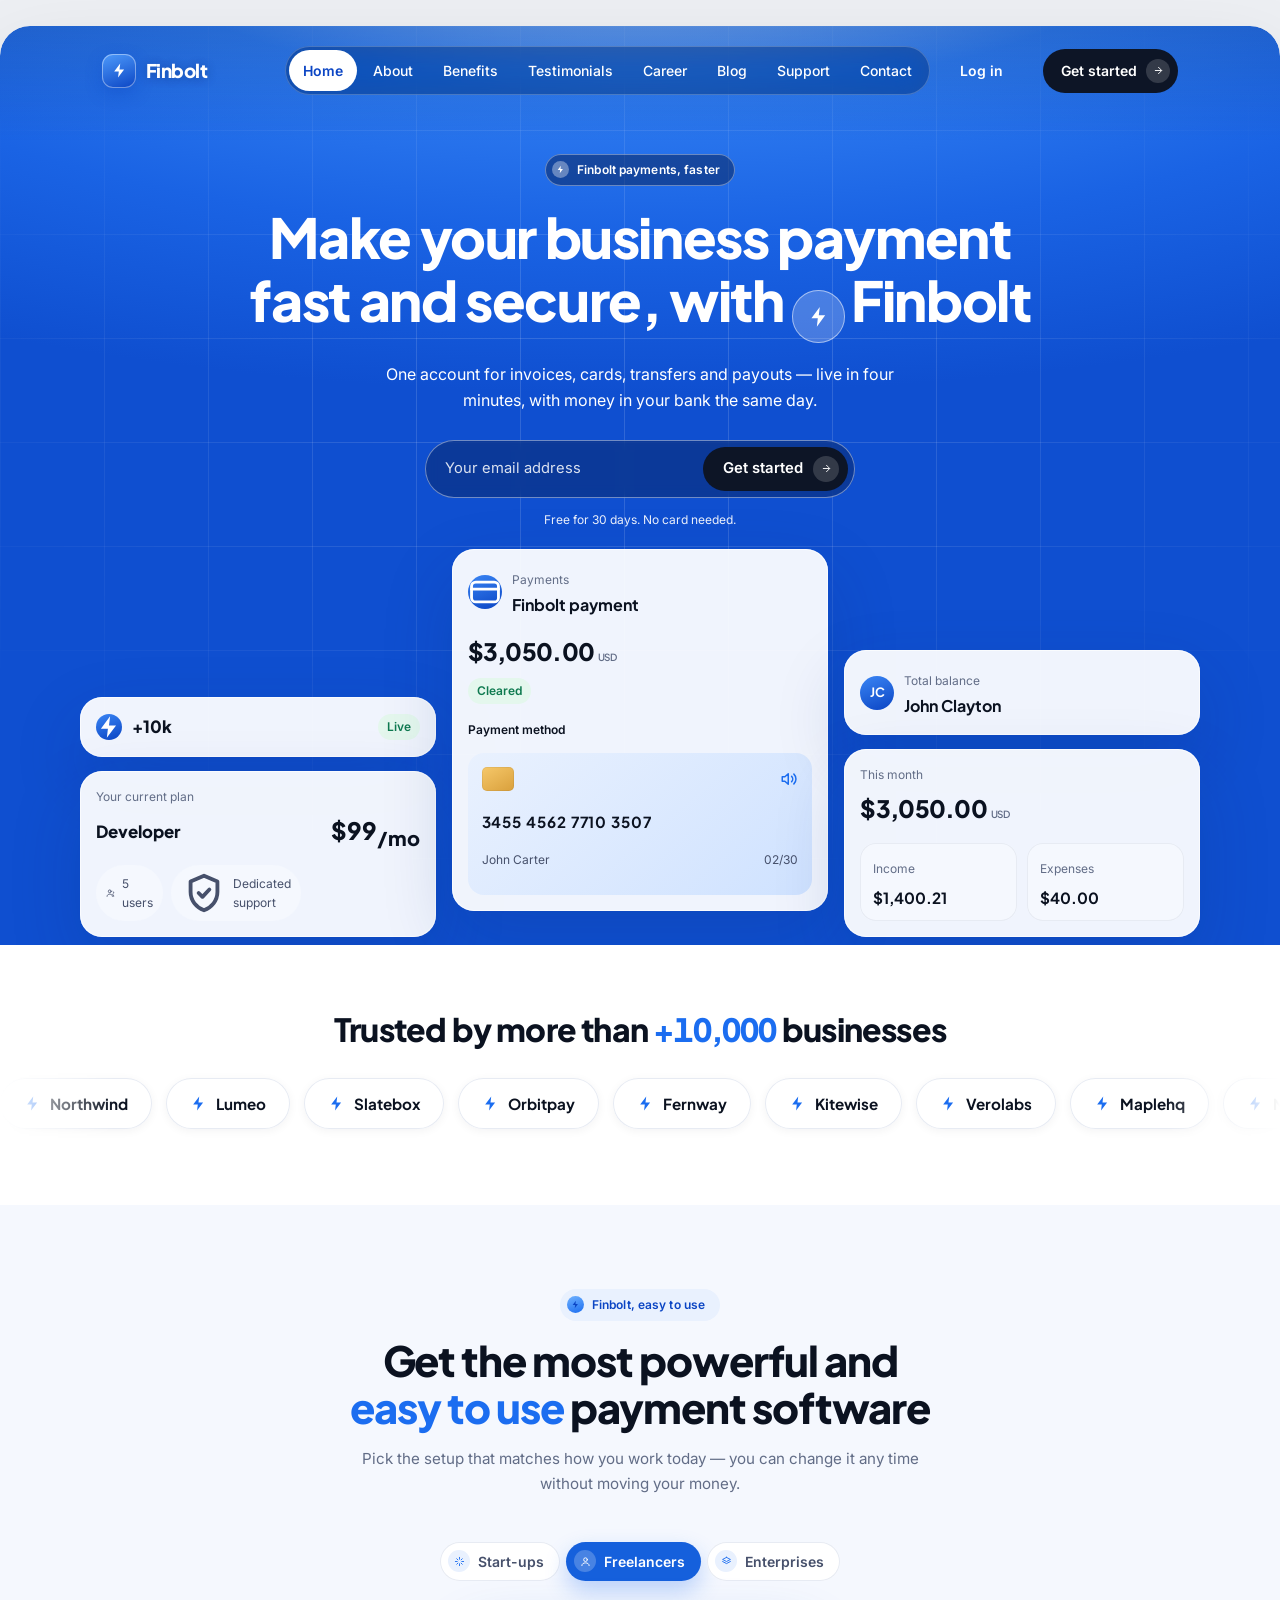
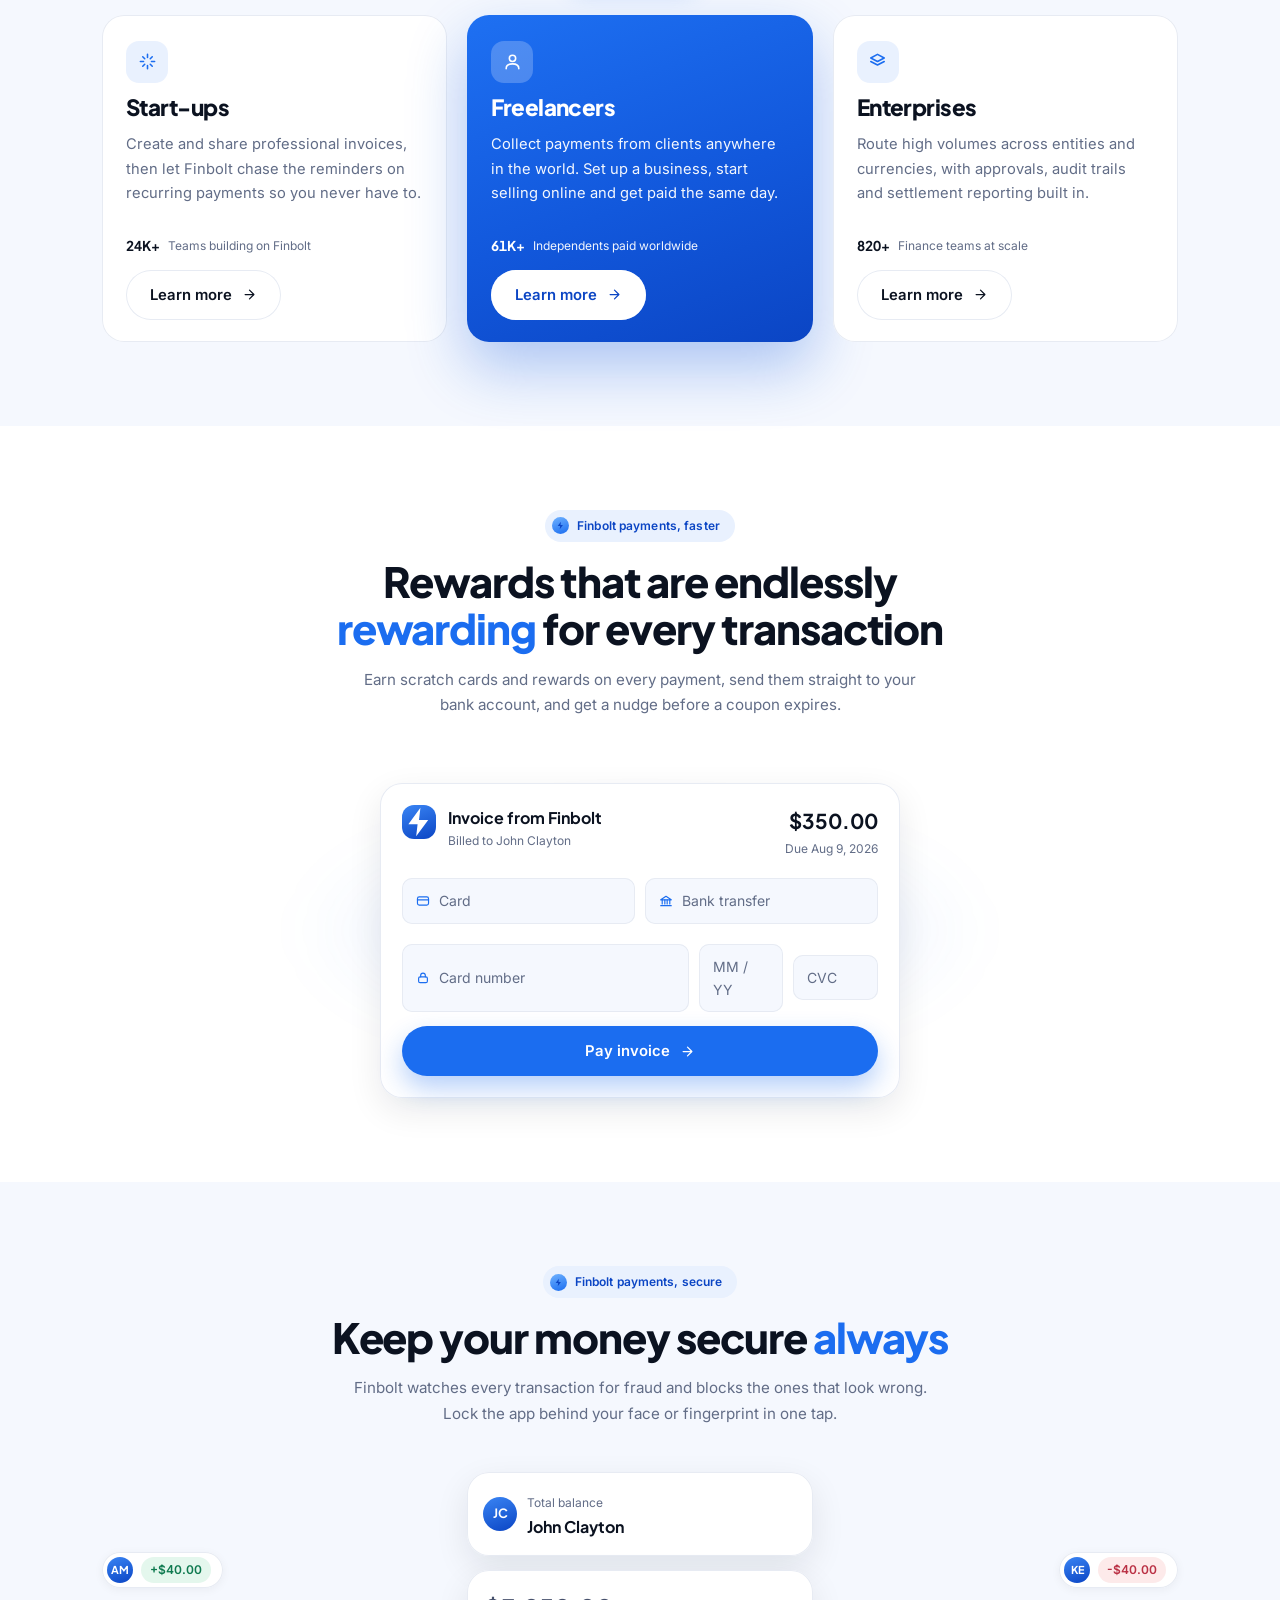
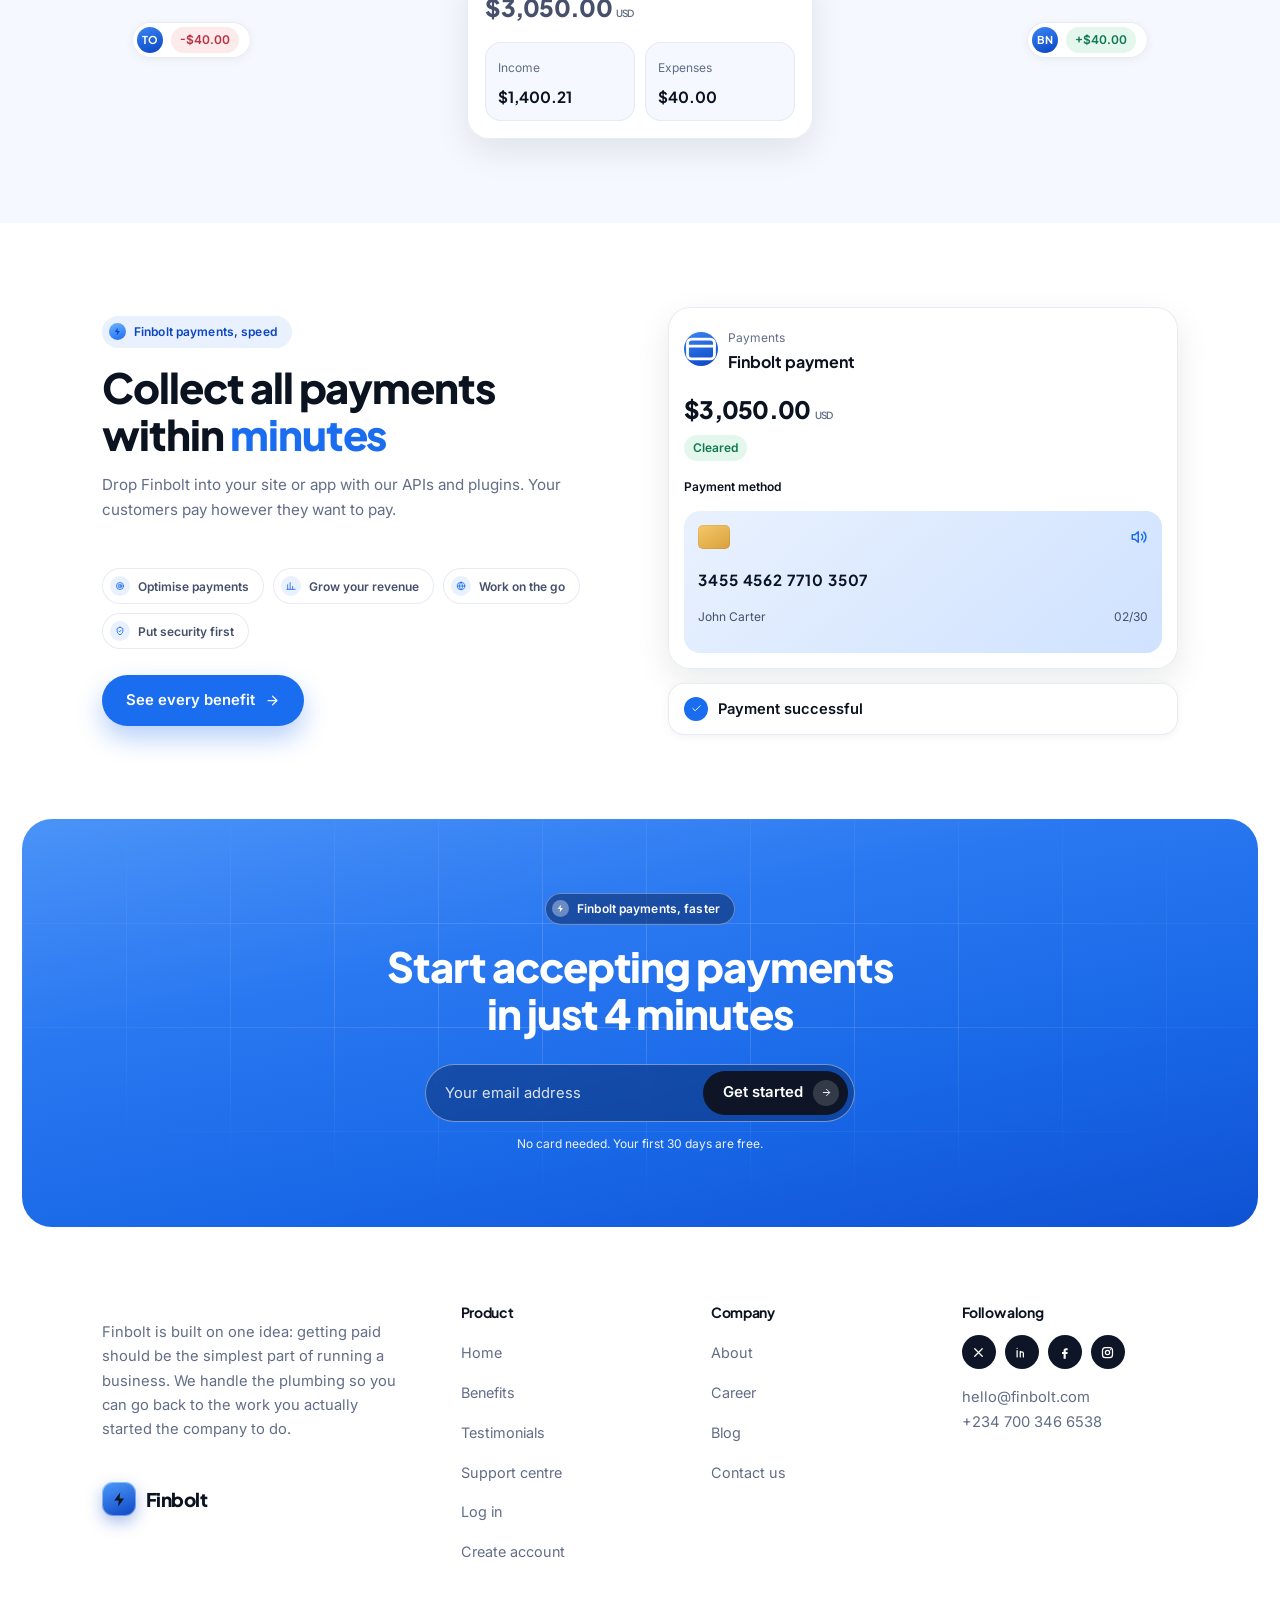
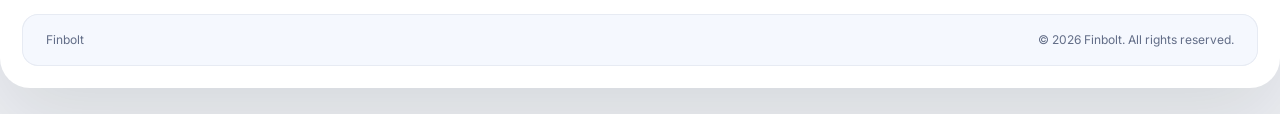
==== commit 79900bf0: "Add login and register pages, wired to the Get started button Two new pages generated by build.py fr" ====
--- a/index.html
+++ b/index.html
@@ -26,7 +26,8 @@
         <a href="support.html">Support</a>
         <a href="contact.html">Contact</a>
       </nav>
-      <a class="header__cta" href="contact.html">Get started<span class="dot"><svg xmlns="http://www.w3.org/2000/svg" viewBox="0 0 24 24" fill="none" stroke="currentColor" stroke-width="2" stroke-linecap="round" stroke-linejoin="round" aria-hidden="true"><path d="M5 12h13"/><path d="m12 5 7 7-7 7"/></svg></span></a>
+      <a class="header__login" href="login.html">Log in</a>
+      <a class="header__cta" href="register.html">Get started<span class="dot"><svg xmlns="http://www.w3.org/2000/svg" viewBox="0 0 24 24" fill="none" stroke="currentColor" stroke-width="2" stroke-linecap="round" stroke-linejoin="round" aria-hidden="true"><path d="M5 12h13"/><path d="m12 5 7 7-7 7"/></svg></span></a>
       <button class="burger" data-drawer-open aria-label="Open menu">
         <span class="burger__bars"><i></i><i></i><i></i></span>Menu
       </button>
@@ -49,7 +50,8 @@
         <a href="support.html">Support</a>
         <a href="contact.html">Contact</a>
       </nav>
-      <a class="btn btn--primary" href="contact.html">Get started<svg xmlns="http://www.w3.org/2000/svg" viewBox="0 0 24 24" fill="none" stroke="currentColor" stroke-width="2" stroke-linecap="round" stroke-linejoin="round" aria-hidden="true"><path d="M5 12h13"/><path d="m12 5 7 7-7 7"/></svg></a>
+      <a class="btn btn--primary" href="register.html">Get started<svg xmlns="http://www.w3.org/2000/svg" viewBox="0 0 24 24" fill="none" stroke="currentColor" stroke-width="2" stroke-linecap="round" stroke-linejoin="round" aria-hidden="true"><path d="M5 12h13"/><path d="m12 5 7 7-7 7"/></svg></a>
+      <a class="btn btn--ghost" href="login.html" style="width:100%;justify-content:center;margin-top:10px">Log in</a>
     </div>
   </div>
 
@@ -350,6 +352,8 @@
           <a href="benefits.html">Benefits</a>
           <a href="testimonials.html">Testimonials</a>
           <a href="support.html">Support centre</a>
+          <a href="login.html">Log in</a>
+          <a href="register.html">Create account</a>
         </div>
       </div>
       <div>
--- a/assets/css/style.css
+++ b/assets/css/style.css
@@ -16,17 +16,17 @@
 
   --ink:      #0B1220;
   --ink-soft: #46506B;
-  --muted:    #7C879F;
+  --muted:    #626D87;   /* 5.2:1 on white */
 
   --line:     #E7EBF3;
   --line-soft:#F0F3F9;
   --surface:  #FFFFFF;
   --page:     #EDEFF3;
 
-  --green:    #16A46A;
+  --green:    #0F7A50;   /* 4.8:1 on --green-bg */
   --green-bg: #E4F7ED;
   --rose-bg:  #FDEAEA;
-  --rose:     #D9455A;
+  --rose:     #BA3145;   /* 5.0:1 on --rose-bg */
 
   /* Type */
   --font-display: "Plus Jakarta Sans", "Segoe UI", system-ui, sans-serif;
@@ -61,6 +61,8 @@
 
 body {
   margin: 0;
+  overflow-wrap: break-word;
+  text-wrap: pretty;
   background: var(--page);
   color: var(--ink-soft);
   font-family: var(--font-body);
@@ -70,11 +72,15 @@
 }
 
 img, svg { display: block; max-width: 100%; }
+/* An author display rule beats the UA rule for [hidden], so state it once here
+   and let every component use the attribute safely. */
+[hidden] { display: none !important; }
 a { color: inherit; text-decoration: none; }
 button { font: inherit; cursor: pointer; }
 ul { margin: 0; padding: 0; list-style: none; }
 
 h1, h2, h3, h4 {
+  text-wrap: balance;
   font-family: var(--font-display);
   color: var(--ink);
   line-height: 1.14;
@@ -97,6 +103,7 @@
 
 /* --- Page frame ----------------------------------------------------------- */
 .frame {
+  position: relative;      /* anchors the absolute header to the card, not the page */
   max-width: 1280px;
   margin: 26px auto;
   background: var(--surface);
@@ -122,6 +129,20 @@
   inset: 0 0 auto 0;
   z-index: 40;
   padding: 20px 0;
+}
+/* The band is near-white at the top, so white header content needs a scrim
+   behind it to stay readable. */
+.header::before {
+  content: "";
+  position: absolute;
+  inset: -20px 0 auto 0;
+  height: calc(100% + 46px);
+  background: linear-gradient(180deg,
+    rgba(9, 34, 84, .22) 0%,
+    rgba(9, 34, 84, .10) 55%,
+    rgba(9, 34, 84, 0) 100%);
+  pointer-events: none;
+  z-index: -1;
 }
 .header__inner {
   display: flex;
@@ -148,31 +169,46 @@
   flex: none;
 }
 .brand__mark svg { width: 17px; height: 17px; }
-.header .brand { text-shadow: 0 1px 8px rgba(11, 45, 110, .35); }
+.header .brand { text-shadow: 0 1px 10px rgba(11, 45, 110, .45); }
 
 .nav {
   margin-left: auto;
   display: flex;
   align-items: center;
-  gap: 4px;
+  gap: 2px;
+  padding: 4px;
+  border-radius: var(--r-pill);
+  background: rgba(8, 30, 78, .38);
+  box-shadow: inset 0 0 0 1px rgba(255,255,255,.22);
+  backdrop-filter: blur(14px) saturate(140%);
+  -webkit-backdrop-filter: blur(14px) saturate(140%);
 }
 .nav a {
   padding: 9px 14px;
   border-radius: var(--r-pill);
   font-size: var(--fs-small);
   font-weight: 500;
-  color: rgba(255,255,255,.95);
-  text-shadow: 0 1px 8px rgba(11, 45, 110, .38);
+  color: #fff;
   transition: background .18s ease, color .18s ease;
   white-space: nowrap;
 }
-.nav a:hover { background: rgba(255,255,255,.18); color: #fff; }
+.nav a:hover { background: rgba(255,255,255,.20); color: #fff; }
 .nav a[aria-current="page"] {
-  background: rgba(255,255,255,.26);
-  text-shadow: none;
+  background: #fff;
+  color: var(--blue-deep);
+  font-weight: 600;
+}
+
+.header__login {
   color: #fff;
+  font-size: var(--fs-small);
   font-weight: 600;
-}
+  padding: 9px 12px;
+  border-radius: var(--r-pill);
+  white-space: nowrap;
+  transition: background .18s ease;
+}
+.header__login:hover { background: rgba(255,255,255,.18); }
 
 .header__cta {
   display: inline-flex;
@@ -185,6 +221,7 @@
   color: #fff;
   font-size: var(--fs-small);
   font-weight: 600;
+  white-space: nowrap;
   border: 0;
   transition: transform .18s ease, box-shadow .18s ease;
 }
@@ -234,6 +271,8 @@
   background: #fff;
   border-radius: var(--r-lg);
   padding: 18px;
+  max-height: calc(100dvh - 28px);
+  overflow-y: auto;
   transform: translateY(-14px);
   transition: transform .24s ease;
 }
@@ -262,9 +301,9 @@
   isolation: isolate;
   overflow: hidden;
   background:
-    radial-gradient(125% 88% at 50% -20%,
-      #FFFFFF 0%, #EDF5FF 18%, #C2DFFE 40%,
-      #7CB6FC 60%, #3A83F4 80%, #1258DC 100%);
+    radial-gradient(108% 54% at 50% -14%,
+      #DCEBFF 0%, #A8CFFD 12%, #6BA6FA 24%,
+      #2E7BF0 40%, #1A63E4 68%, #0F4FD0 100%);
   color: #fff;
 }
 /* light rays */
@@ -310,7 +349,7 @@
 .hero__sub {
   max-width: 52ch;
   margin: 18px auto 0;
-  color: rgba(255,255,255,.9);
+  color: #fff;
   font-size: 1rem;
 }
 
@@ -319,13 +358,14 @@
 .pagehead h1 { font-size: clamp(1.9rem, 4.6vw, 3rem); max-width: 18ch; margin-inline: auto; }
 .pagehead p {
   max-width: 56ch; margin: 16px auto 0;
-  color: rgba(255,255,255,.9);
+  color: #fff;
 }
 .crumbs {
   display: flex; justify-content: center; gap: 8px;
-  font-size: var(--fs-small); color: rgba(255,255,255,.78);
+  font-size: var(--fs-small); color: rgba(255,255,255,.9);
   margin-top: 20px;
 }
+.crumbs a, .crumbs span { display: inline-block; padding: 5px 0; }
 .crumbs a:hover { color: #fff; text-decoration: underline; }
 
 /* --- Eyebrow pill --------------------------------------------------------- */
@@ -336,7 +376,7 @@
   padding: 6px 15px 6px 7px;
   border-radius: var(--r-pill);
   background: var(--blue-tint);
-  color: var(--blue);
+  color: var(--blue-deep);
   font-size: var(--fs-tiny);
   font-weight: 600;
   letter-spacing: .01em;
@@ -348,9 +388,9 @@
 }
 .eyebrow i svg { width: 9px; height: 9px; }
 .eyebrow--onblue {
-  background: rgba(255,255,255,.2);
+  background: rgba(6, 26, 70, .46);
   color: #fff;
-  box-shadow: inset 0 0 0 1px rgba(255,255,255,.3);
+  box-shadow: inset 0 0 0 1px rgba(255,255,255,.36);
 }
 .eyebrow--onblue i { background: rgba(255,255,255,.35); }
 
@@ -395,8 +435,8 @@
   width: min(430px, 100%);
   margin: 26px auto 0;
   padding: 7px 7px 7px 20px;
-  background: rgba(255,255,255,.2);
-  box-shadow: inset 0 0 0 1px rgba(255,255,255,.4);
+  background: rgba(6, 26, 70, .40);
+  box-shadow: inset 0 0 0 1px rgba(255,255,255,.42);
   border-radius: var(--r-pill);
   backdrop-filter: blur(6px);
 }
@@ -410,10 +450,10 @@
   font-size: .92rem;
   padding: 6px 0;
 }
-.capture input::placeholder { color: rgba(255,255,255,.75); }
+.capture input::placeholder { color: rgba(255,255,255,.85); }
 .capture input:focus { outline: none; }
 .capture .btn--dark { flex: none; }
-.capture__note { margin: 12px 0 0; font-size: var(--fs-tiny); color: rgba(255,255,255,.75); text-align: center; }
+.capture__note { margin: 12px 0 0; font-size: var(--fs-tiny); color: rgba(255,255,255,.92); text-align: center; }
 
 /* --- Mock UI cards (the floating product shots) --------------------------- */
 .mock {
@@ -433,7 +473,7 @@
   width: 34px; height: 34px; border-radius: 50%; flex: none;
   display: grid; place-items: center;
   font-family: var(--font-display); font-weight: 700; font-size: .8rem; color: #fff;
-  background: linear-gradient(160deg, #6FB2FF, var(--blue-deep));
+  background: linear-gradient(160deg, #3A85F4, var(--blue-deep));
 }
 .avatar--sm { width: 26px; height: 26px; font-size: .68rem; }
 
@@ -553,7 +593,7 @@
 }
 .tab i svg { width: 11px; height: 11px; }
 .tab[aria-selected="true"] {
-  background: var(--blue); color: #fff;
+  background: #1560DC; color: #fff;
   box-shadow: 0 10px 22px rgba(27,109,240,.28);
 }
 .tab[aria-selected="true"] i { background: rgba(255,255,255,.22); color: #fff; }
@@ -591,23 +631,23 @@
   display: flex; align-items: center; justify-content: space-between; gap: 12px;
   flex-wrap: wrap;
 }
-.fcard__stat { display: inline-flex; align-items: center; gap: 8px; font-size: var(--fs-tiny); color: var(--muted); }
+.fcard__stat { display: inline-flex; align-items: center; gap: 8px; font-size: var(--fs-tiny); color: var(--muted); min-width: 0; }
 .fcard__stat b { font-family: var(--font-display); color: var(--ink); font-size: .85rem; }
 
 /* highlighted middle card */
 .fcard--live {
-  background: linear-gradient(160deg, #64A9FC 0%, #2477F3 52%, #1259DC 100%);
+  background: linear-gradient(160deg, #1E70F2 0%, #1258DC 55%, #0B45C4 100%);
   box-shadow: 0 26px 60px rgba(18,89,220,.32);
   color: #fff;
   transform: translateY(-18px) scale(1.03);
 }
 .fcard--live:hover { transform: translateY(-24px) scale(1.03); }
 .fcard--live h3 { color: #fff; }
-.fcard--live p { color: rgba(255,255,255,.9); }
+.fcard--live p { color: rgba(255,255,255,.95); }
 .fcard--live .fcard__icon { background: rgba(255,255,255,.22); color: #fff; }
-.fcard--live .fcard__stat { color: rgba(255,255,255,.86); }
+.fcard--live .fcard__stat { color: rgba(255,255,255,.94); }
 .fcard--live .fcard__stat b { color: #fff; }
-.fcard--live .btn--ghost { background: rgba(255,255,255,.18); color: #fff; box-shadow: inset 0 0 0 1px rgba(255,255,255,.36); }
+.fcard--live .btn--ghost { background: #fff; color: var(--blue-deep); box-shadow: inset 0 0 0 1px rgba(255,255,255,.5); }
 
 /* --- Invoice showcase ----------------------------------------------------- */
 .showcase {
@@ -688,6 +728,7 @@
   gap: 56px;
   align-items: center;
 }
+.split > * { min-width: 0; }
 .split__list { display: flex; flex-wrap: wrap; gap: 9px; margin-top: 26px; }
 .split__list li {
   display: inline-flex; align-items: center; gap: 8px;
@@ -721,7 +762,11 @@
 .notice i svg { width: 11px; height: 11px; }
 
 /* --- Stats ---------------------------------------------------------------- */
-.stats { display: grid; grid-template-columns: repeat(4, 1fr); gap: 20px; }
+.stats { display: grid; grid-template-columns: repeat(4, minmax(0, 1fr)); gap: 20px; }
+.stats > * { min-width: 0; }
+/* Two-up variant; a class rather than an inline style so the narrow
+   breakpoints can still collapse it to one column. */
+.stats--2 { grid-template-columns: repeat(2, minmax(0, 1fr)); }
 .stat {
   background: #fff; border-radius: var(--r-lg);
   box-shadow: inset 0 0 0 1px var(--line);
@@ -756,13 +801,20 @@
 .stars svg { width: 14px; height: 14px; }
 
 .quote--feature {
-  background: linear-gradient(160deg, #64A9FC, #1259DC);
+  background: linear-gradient(160deg, #2E7BF0, #0F4FD0);
   color: #fff;
   box-shadow: 0 26px 60px rgba(18,89,220,.28);
 }
 .quote--feature p { color: #fff; font-size: 1.18rem; font-family: var(--font-display); font-weight: 600; line-height: 1.45; }
 .quote--feature .quote__who b { color: #fff; }
-.quote--feature .quote__who span { color: rgba(255,255,255,.82); }
+.quote--feature .quote__who span { color: rgba(255,255,255,.94); }
+/* .quote__who span sets muted text and outranks .avatar, which left the
+   initials grey on the blue avatar. Put them back to white. */
+.quote__who .avatar,
+.quote--feature .quote__who .avatar { color: #fff; }
+/* The pricing cards colour their "/mo" inline, so the highlighted blue card
+   has to win over that inline value. */
+.fcard--live [style*="--muted"] { color: rgba(255,255,255,.9) !important; }
 
 /* --- Roles / list rows ---------------------------------------------------- */
 .row-card {
@@ -799,13 +851,29 @@
 .acc__q span { flex: 1; }
 .acc__q i {
   width: 24px; height: 24px; border-radius: 50%; flex: none;
-  background: var(--blue-tint); color: var(--blue);
+  background: var(--blue-tint); color: var(--blue-deep);
   display: grid; place-items: center; font-size: 1rem; line-height: 1;
   transition: transform .22s ease, background .22s ease, color .22s ease;
 }
-.acc__item[data-open="true"] .acc__q i { transform: rotate(45deg); background: var(--blue); color: #fff; }
-.acc__a { display: none; padding: 0 20px 18px; color: var(--muted); font-size: .93rem; }
-.acc__item[data-open="true"] .acc__a { display: block; }
+.acc__item[data-open="true"] .acc__q i { transform: rotate(45deg); background: var(--blue-deep); color: #fff; }
+/* The answer sits in a grid row that animates from 0fr to 1fr, so the panel
+   slides open at its true height without measuring anything in JS. */
+.acc__item {
+  display: grid;
+  grid-template-rows: auto 0fr;
+  transition: grid-template-rows .34s cubic-bezier(.2,.7,.3,1);
+}
+.acc__item[data-open="true"] { grid-template-rows: auto 1fr; }
+.acc__a {
+  overflow: hidden;
+  min-height: 0;
+  padding: 0 20px;
+  color: var(--muted);
+  font-size: .93rem;
+  opacity: 0;
+  transition: opacity .28s ease .04s;
+}
+.acc__item[data-open="true"] .acc__a { opacity: 1; padding-bottom: 18px; }
 
 /* --- Forms ---------------------------------------------------------------- */
 .form { display: grid; gap: 14px; }
@@ -866,7 +934,7 @@
 .post__body h3 { font-size: 1.08rem; }
 .post__body p { margin: 0; font-size: .92rem; color: var(--muted); }
 .post__meta { display: flex; align-items: center; gap: 10px; font-size: var(--fs-tiny); color: var(--muted); margin-top: auto; padding-top: 12px; }
-.post__meta .pill-tag { background: var(--blue-tint); color: var(--blue); }
+.post__meta .pill-tag { background: var(--blue-tint); color: var(--blue-deep); }
 
 /* --- Timeline ------------------------------------------------------------- */
 .timeline { display: grid; gap: 0; max-width: 720px; margin-inline: auto; }
@@ -886,7 +954,7 @@
 .cta {
   margin: 0 22px 22px;
   border-radius: var(--r-xl);
-  background: linear-gradient(168deg, #8CC1FD 0%, #59A0F9 30%, #2A78F1 66%, #1258DC 100%);
+  background: linear-gradient(168deg, #4A93F8 0%, #2A78F1 34%, #1867E6 68%, #0F52D4 100%);
 }
 .cta__inner { padding: 74px 0; text-align: center; }
 .cta h2 { font-size: var(--fs-h2); max-width: 21ch; margin-inline: auto; }
@@ -906,7 +974,8 @@
   margin-bottom: 14px;
   font-weight: 700;
 }
-.footer__links { display: grid; gap: 10px; }
+.footer__links { display: grid; gap: 4px; }
+.footer__links a { padding: 6px 0; }
 .footer__links a { font-size: .9rem; color: var(--muted); transition: color .16s ease; }
 .footer__links a:hover { color: var(--blue); }
 .social { display: flex; gap: 9px; }
@@ -931,13 +1000,244 @@
 }
 
 /* --- Scroll reveal -------------------------------------------------------- */
-.reveal { opacity: 0; transform: translateY(22px); transition: opacity .6s ease, transform .6s cubic-bezier(.2,.7,.3,1); }
+/* Direction and distance come from custom properties so one transition rule
+   serves every variant; --rd is the stagger delay set per element in JS. */
+.reveal {
+  opacity: 0;
+  transform: translate3d(var(--rx, 0), var(--ry, 22px), 0) scale(var(--rs, 1));
+  transition:
+    opacity .62s cubic-bezier(.2,.7,.3,1) var(--rd, 0ms),
+    transform .62s cubic-bezier(.2,.7,.3,1) var(--rd, 0ms);
+}
 .reveal.is-in { opacity: 1; transform: none; }
+.reveal--left  { --rx: -30px; --ry: 0; }
+.reveal--right { --rx: 30px;  --ry: 0; }
+.reveal--scale { --ry: 16px;  --rs: .96; }
+
+/* --- Scroll-linked chrome ------------------------------------------------- */
+.progress {
+  position: fixed;
+  top: 0; left: 0; right: 0;
+  height: 3px;
+  z-index: 90;
+  transform-origin: 0 50%;
+  transform: scaleX(var(--p, 0));
+  background: linear-gradient(90deg, var(--blue-bright), var(--blue), var(--blue-deep));
+  pointer-events: none;
+}
+
+.totop {
+  position: fixed;
+  right: 22px; bottom: 22px;
+  z-index: 80;
+  width: 44px; height: 44px;
+  display: grid; place-items: center;
+  border: 0;
+  border-radius: 50%;
+  background: #0D1526;
+  color: #fff;
+  box-shadow: 0 12px 30px rgba(11, 18, 32, .28);
+  opacity: 0;
+  visibility: hidden;
+  transform: translateY(14px) scale(.9);
+  transition: opacity .28s ease, transform .28s cubic-bezier(.2,.7,.3,1), visibility .28s;
+}
+.totop[data-show="true"] { opacity: 1; visibility: visible; transform: none; }
+.totop:hover { background: var(--blue); transform: translateY(-2px); }
+.totop svg { width: 16px; height: 16px; }
+
+/* Parallax offsets, driven by JS on scroll. */
+.hero__stage { transform: translate3d(0, var(--par, 0px), 0); }
+.band::after { background-position: 0 var(--gridY, 0px); }
+
+/* Pop the newly selected audience card on tab change. */
+@keyframes swapIn { from { opacity: .25; } }
+.fcard--live.is-swap { animation: swapIn .42s cubic-bezier(.2,.7,.3,1); }
+
+/* Counters hold their own width while animating so the layout doesn't jitter. */
+[data-count] { font-variant-numeric: tabular-nums; }
+
+
+/* --- Auth (login / register) --------------------------------------------- */
+.auth { padding: 128px 0 84px; }
+.auth__grid {
+  display: grid;
+  grid-template-columns: minmax(0, 1fr) minmax(0, 452px);
+  gap: 56px;
+  align-items: center;
+}
+
+.auth__pitch h1 {
+  font-size: clamp(1.9rem, 3.6vw, 2.6rem);
+  margin-top: 18px;
+  max-width: 15ch;
+}
+.auth__pitch h1 em { font-style: normal; color: #DCEBFF; }
+.auth__pitch > p { max-width: 46ch; margin: 16px 0 0; }
+.auth__points { display: grid; gap: 12px; margin-top: 26px; }
+.auth__points li {
+  display: flex; align-items: flex-start; gap: 11px;
+  font-size: .95rem;
+}
+.auth__points svg {
+  width: 20px; height: 20px; flex: none; margin-top: 2px;
+  padding: 3px; border-radius: 50%;
+  background: rgba(255,255,255,.22);
+  box-shadow: inset 0 0 0 1px rgba(255,255,255,.34);
+}
+.auth__trust {
+  display: flex; align-items: center; gap: 9px;
+  margin: 30px 0 0; font-size: var(--fs-tiny);
+}
+.auth__trust svg { width: 15px; height: 15px; flex: none; }
+
+.auth__card {
+  background: #fff;
+  color: var(--ink-soft);
+  border-radius: var(--r-xl);
+  padding: 34px 32px;
+  box-shadow: var(--shadow-lg);
+}
+/* The card sits inside .band, whose rule paints headings white; the card is
+   white, so its own headings have to be set back to ink. */
+.auth__card h2, .auth__card h3 { color: var(--ink); }
+.auth__title { font-size: 1.5rem; }
+.auth__sub { margin: 8px 0 26px; font-size: .93rem; color: var(--muted); }
+
+.authform { display: grid; gap: 16px; }
+.field-row label {
+  display: block; font-size: var(--fs-tiny); font-weight: 600;
+  color: var(--ink); margin-bottom: 6px;
+}
+.field-row input {
+  width: 100%;
+  padding: 12px 15px;
+  border: 0;
+  border-radius: var(--r-sm);
+  background: var(--blue-wash);
+  box-shadow: inset 0 0 0 1px var(--line);
+  font: inherit; font-size: .93rem;
+  color: var(--ink);
+}
+.field-row input:focus {
+  outline: none;
+  box-shadow: inset 0 0 0 1.5px var(--blue);
+  background: #fff;
+}
+.field-row input[aria-invalid="true"] { box-shadow: inset 0 0 0 1.5px var(--rose); }
+
+.field-pw { position: relative; }
+.field-pw input { padding-right: 48px; }
+.field-pw__toggle {
+  position: absolute; top: 50%; right: 6px;
+  transform: translateY(-50%);
+  width: 34px; height: 34px;
+  display: grid; place-items: center;
+  border: 0; background: none; border-radius: 50%;
+  color: var(--muted);
+}
+.field-pw__toggle:hover { color: var(--blue-deep); background: var(--blue-tint); }
+.field-pw__toggle svg { width: 17px; height: 17px; }
+.field-pw__toggle svg:last-child { display: none; }
+.field-pw__toggle[aria-pressed="true"] svg:first-child { display: none; }
+.field-pw__toggle[aria-pressed="true"] svg:last-child { display: block; }
+
+.field-err {
+  margin: 6px 0 0;
+  font-size: var(--fs-tiny);
+  color: var(--rose);
+  min-height: 0;
+}
+.field-err:empty { display: none; }
+
+.strength { display: flex; align-items: center; gap: 10px; margin-top: 9px; }
+.strength__bars { display: flex; gap: 4px; flex: 1; }
+.strength__bars i {
+  height: 4px; flex: 1; border-radius: 2px; background: var(--line);
+  transition: background .2s ease;
+}
+.strength__label { font-size: var(--fs-tiny); color: var(--muted); }
+.strength[data-level="1"] .strength__bars i:nth-child(-n+1) { background: var(--rose); }
+.strength[data-level="2"] .strength__bars i:nth-child(-n+2) { background: #C77A12; }
+.strength[data-level="3"] .strength__bars i { background: var(--green); }
+
+.authform__aside {
+  display: flex; align-items: center; justify-content: space-between;
+  gap: 14px; flex-wrap: wrap;
+}
+.authform__link {
+  display: inline-block;
+  padding: 7px 2px;
+  font-size: var(--fs-tiny); font-weight: 600; color: var(--blue-deep);
+}
+.authform__link:hover { text-decoration: underline; }
+.authform__submit { width: 100%; justify-content: center; margin-top: 4px; }
+
+.checkline {
+  display: flex; align-items: flex-start; gap: 9px;
+  font-size: var(--fs-tiny); color: var(--ink-soft);
+}
+.checkline input {
+  width: 17px; height: 17px; flex: none; margin: 1px 0 0;
+  accent-color: var(--blue);
+}
+/* Padding on an inline link grows the hit area without breaking the sentence. */
+.checkline a { padding: 9px 1px; color: var(--blue-deep); font-weight: 600; }
+.checkline a:hover { text-decoration: underline; }
+.checkline--terms { margin-top: 2px; }
+
+.auth__swap { margin: 20px 0 0; font-size: .9rem; text-align: center; }
+.auth__swap a { display: inline-block; padding: 8px 4px; color: var(--blue-deep); font-weight: 600; }
+.auth__swap a:hover { text-decoration: underline; }
+.auth__note {
+  margin: 18px 0 0; padding-top: 16px;
+  border-top: 1px solid var(--line-soft);
+  font-size: var(--fs-tiny); color: var(--muted);
+}
+
+.auth__done { text-align: center; padding: 10px 0 4px; }
+.auth__done-mark {
+  width: 52px; height: 52px; margin: 0 auto 16px;
+  display: grid; place-items: center;
+  border-radius: 50%;
+  background: var(--green-bg); color: var(--green);
+}
+.auth__done-mark svg { width: 24px; height: 24px; }
+.auth__done h3 { font-size: 1.2rem; }
+.auth__done p { margin: 10px 0 20px; font-size: .93rem; color: var(--muted); }
 
 /* --- Responsive ----------------------------------------------------------- */
+@media (max-width: 1180px) {
+  /* The eight-item nav leaves no room for a separate sign-in link; the footer
+     and the auth pages themselves still carry it. */
+  .header__login { display: none; }
+}
+
+@media (min-width: 981px) and (max-width: 1180px) {
+  .header__inner { gap: 12px; }
+  .nav a { padding: 9px 10px; }
+  .header__cta { margin-left: 4px; padding-left: 14px; }
+}
+
 @media (max-width: 980px) {
   .nav, .header__cta { display: none; }
   .burger { display: inline-flex; }
+  /* The radial gradient is sized in percentages, so on a narrow viewport its
+     near-white centre reaches all the way down over the hero copy. Pull the
+     blue in sooner so white text always has a blue backdrop. */
+  .band {
+    background:
+      radial-gradient(165% 58% at 50% -24%,
+        #DCEBFF 0%, #B4D6FD 14%, #86BCFC 28%,
+        #4E93F7 50%, #2A76EF 72%, #1153D6 100%);
+  }
+  /* No nav pill at this width, so the scrim alone has to carry the wordmark. */
+  .header::before {
+    background: linear-gradient(180deg,
+      rgba(9, 34, 84, .30) 0%,
+      rgba(9, 34, 84, .14) 60%,
+      rgba(9, 34, 84, 0) 100%);
+  }
   .grid--3, .grid--4 { grid-template-columns: repeat(2, 1fr); }
   .stats { grid-template-columns: repeat(2, 1fr); }
   .split { grid-template-columns: 1fr; gap: 34px; }
@@ -947,8 +1247,15 @@
   .fcard--live { transform: none; }
   .fcard--live:hover { transform: translateY(-4px); }
   .constellation { grid-template-columns: 1fr; }
-  .constellation__side { grid-auto-flow: column; justify-content: center; gap: 12px; }
+  .constellation__side { display: flex; flex-wrap: wrap; justify-content: center; gap: 12px; }
   .constellation__side--right { justify-items: center; }
+}
+
+@media (max-width: 980px) {
+  .split { grid-template-columns: minmax(0, 1fr); }
+  .auth__grid { grid-template-columns: minmax(0, 1fr); gap: 38px; }
+  .auth__pitch h1 { max-width: none; }
+  .auth { padding: 116px 0 66px; }
 }
 
 @media (max-width: 620px) {
@@ -964,6 +1271,30 @@
   .row-card .btn { margin-left: 0; }
   .cta, .footer__bar { margin-inline: 12px; }
   .tl { grid-template-columns: 1fr; gap: 6px; }
+  .totop { right: 14px; bottom: 14px; width: 40px; height: 40px; }
+  .auth__card { padding: 26px 20px; }
+  .auth__grid { gap: 30px; }
+}
+
+@media (max-width: 420px) {
+  .frame { margin: 8px; }
+  .wrap { padding-inline: 16px; }
+  .stats { grid-template-columns: 1fr; }
+  .stat b { font-size: 1.75rem; }
+  .fcard__foot { gap: 14px; }
+  .fcard__foot .btn, .row-card .btn { width: 100%; justify-content: center; }
+  .invoice, .mock { padding: 16px 14px; }
+  .capture { padding-left: 16px; }
+  .cta__inner { padding: 56px 0; }
+  .auth__card { padding: 22px 16px; }
+  .authform__aside { flex-direction: column; align-items: flex-start; gap: 10px; }
+}
+
+@media (max-height: 460px) and (orientation: landscape) {
+  .hero { padding-top: 96px; }
+  .pagehead { padding: 96px 0 48px; }
+  .auth { padding: 96px 0 48px; }
+  .hero__stage { margin-top: 30px; }
 }
 
 @media (prefers-reduced-motion: reduce) {
@@ -974,4 +1305,6 @@
     scroll-behavior: auto !important;
   }
   .reveal { opacity: 1; transform: none; }
-}
+  .hero__stage { transform: none; }
+  .totop { transition: opacity .001ms; }
+}
